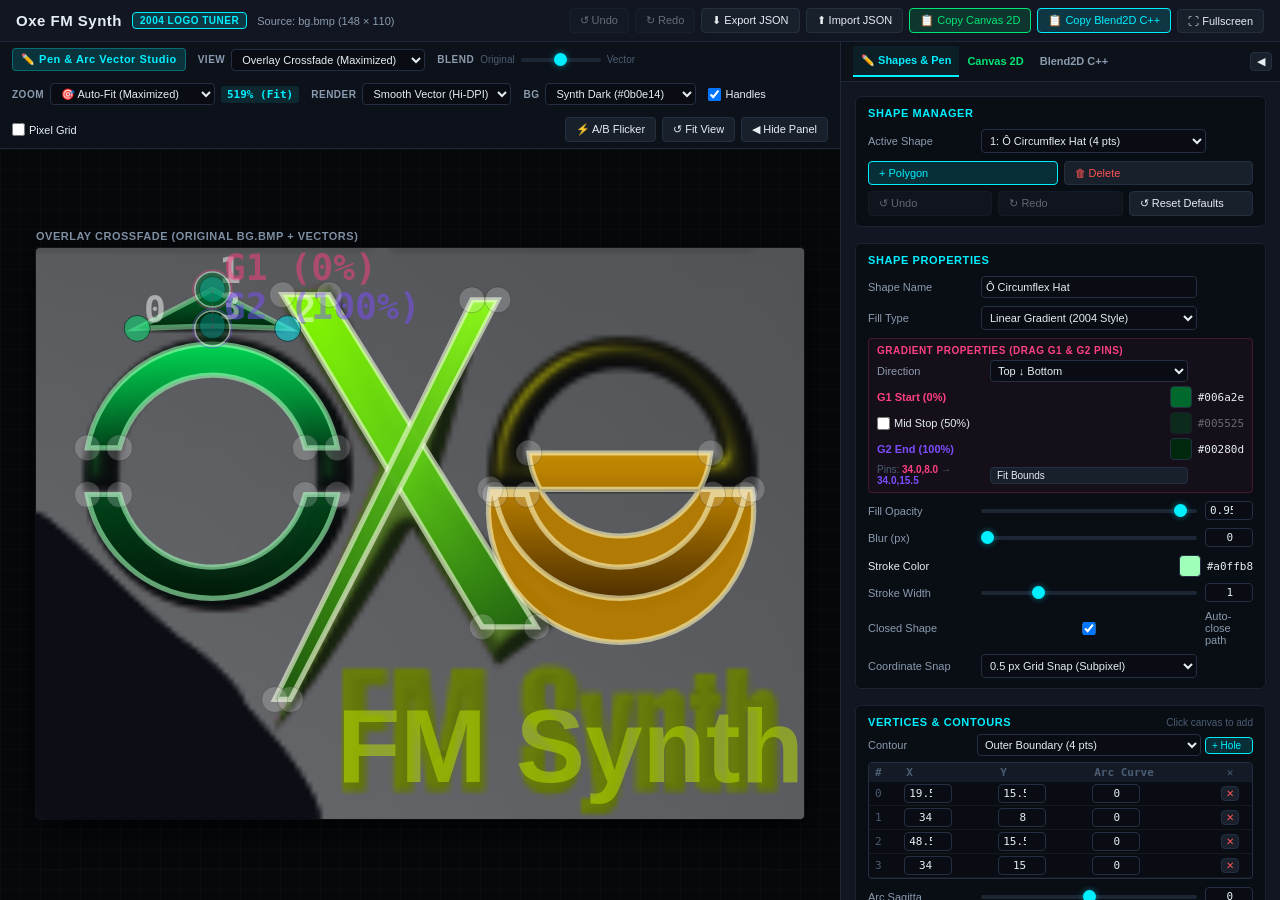
==== tools/logo_tuner.html @ 1fff18f4 "Modernize GUI with Blend2D vector graphics - Replace legacy bitmap skin system with high-resolution " ====
<!DOCTYPE html>
<html lang="en">
<head>
<meta charset="UTF-8">
<meta name="viewport" content="width=device-width, initial-scale=1.0">
<title>Oxe FM Synth - 2004 Logo Vector Tuner (bg.bmp)</title>
<style>
  :root {
    --bg-dark: #07090e;
    --card-bg: #111622;
    --card-border: #1e2838;
    --accent-cyan: #00f0ff;
    --accent-green: #00e676;
    --accent-lime: #76ff03;
    --accent-amber: #ffd600;
    --text-primary: #e6edf3;
    --text-muted: #8a9baf;
    --text-dim: #4b5d73;
    --input-bg: #090c12;
    --input-border: #243042;
  }

  * {
    box-sizing: border-box;
    margin: 0;
    padding: 0;
  }

  body {
    font-family: -apple-system, BlinkMacSystemFont, "Segoe UI", Roboto, "Helvetica Neue", Arial, sans-serif;
    background-color: var(--bg-dark);
    color: var(--text-primary);
    display: flex;
    flex-direction: column;
    height: 100vh;
    overflow: hidden;
    user-select: none;
  }

  /* Header */
  header {
    background: var(--card-bg);
    border-bottom: 1px solid var(--card-border);
    padding: 8px 16px;
    display: flex;
    align-items: center;
    justify-content: space-between;
    flex-shrink: 0;
    z-index: 10;
  }

  .header-title {
    display: flex;
    align-items: center;
    gap: 10px;
  }

  .badge {
    background: rgba(0, 240, 255, 0.15);
    border: 1px solid var(--accent-cyan);
    color: var(--accent-cyan);
    font-size: 10px;
    font-weight: 700;
    padding: 2px 7px;
    border-radius: 4px;
    letter-spacing: 0.5px;
  }

  h1 {
    font-size: 15px;
    font-weight: 600;
    letter-spacing: 0.5px;
  }

  .header-actions {
    display: flex;
    gap: 6px;
    align-items: center;
  }

  button.btn {
    background: #18202c;
    border: 1px solid var(--input-border);
    color: var(--text-primary);
    padding: 5px 10px;
    border-radius: 4px;
    font-size: 11px;
    font-weight: 500;
    cursor: pointer;
    transition: all 0.15s ease;
    display: inline-flex;
    align-items: center;
    gap: 5px;
  }

  button.btn:hover {
    background: #222d3e;
    border-color: var(--accent-cyan);
    color: #fff;
  }

  button.btn-primary {
    background: rgba(0, 240, 255, 0.15);
    border-color: var(--accent-cyan);
    color: var(--accent-cyan);
  }

  button.btn-primary:hover {
    background: rgba(0, 240, 255, 0.28);
    color: #fff;
  }

  button.btn-active {
    background: var(--accent-cyan);
    color: #000;
    border-color: var(--accent-cyan);
    font-weight: 700;
  }

  /* Main Workspace */
  .workspace {
    display: flex;
    flex: 1;
    min-height: 0;
    position: relative;
  }

  /* Center Viewport */
  .viewport-area {
    flex: 1;
    display: flex;
    flex-direction: column;
    min-width: 0;
    background: #06080c;
    overflow: hidden;
    position: relative;
  }

  .toolbar {
    background: #0d121a;
    border-bottom: 1px solid var(--card-border);
    padding: 6px 12px;
    display: flex;
    align-items: center;
    gap: 12px;
    font-size: 11px;
    flex-shrink: 0;
    flex-wrap: wrap;
    z-index: 5;
  }

  .tool-group {
    display: flex;
    align-items: center;
    gap: 6px;
  }

  .tool-label {
    color: var(--text-muted);
    font-size: 10px;
    font-weight: 700;
    text-transform: uppercase;
    letter-spacing: 0.5px;
  }

  select, input[type="text"], input[type="number"] {
    background: var(--input-bg);
    border: 1px solid var(--input-border);
    color: var(--text-primary);
    padding: 3px 6px;
    border-radius: 4px;
    font-size: 11px;
  }

  select:focus, input:focus {
    outline: none;
    border-color: var(--accent-cyan);
  }

  .zoom-indicator {
    font-family: monospace;
    font-size: 11px;
    color: var(--accent-cyan);
    font-weight: 700;
    padding: 2px 6px;
    background: rgba(0, 240, 255, 0.1);
    border-radius: 3px;
    min-width: 48px;
    text-align: center;
  }

  .btn-group {
    display: inline-flex;
    border-radius: 4px;
    overflow: hidden;
    border: 1px solid var(--input-border);
  }
  .btn-group .btn {
    border-radius: 0;
    margin: 0;
    border: none;
  }
  .btn-group .btn:not(:last-child) {
    border-right: 1px solid var(--input-border);
  }
  .btn-group .btn.btn-active {
    background: var(--accent-cyan);
    color: #000;
    font-weight: 700;
  }

  .vertex-row {
    cursor: pointer;
    transition: background 0.1s ease;
  }
  .vertex-row:hover {
    background: rgba(255, 255, 255, 0.05);
  }
  .vertex-row.active {
    background: rgba(0, 240, 255, 0.2) !important;
  }

  /* Maximized Canvas Stage */
  .canvas-stage {
    flex: 1;
    display: flex;
    flex-direction: column;
    align-items: center;
    justify-content: center;
    overflow: hidden;
    position: relative;
    padding: 12px;
  }

  .stage-background {
    position: absolute;
    top: 0;
    left: 0;
    right: 0;
    bottom: 0;
    background-size: 20px 20px;
    background-image: 
      linear-gradient(to right, rgba(255, 255, 255, 0.02) 1px, transparent 1px),
      linear-gradient(to bottom, rgba(255, 255, 255, 0.02) 1px, transparent 1px);
    pointer-events: none;
  }

  .canvas-container-wrap {
    display: flex;
    flex-direction: column;
    align-items: center;
    justify-content: center;
    transform-origin: center center;
    transition: transform 0.05s ease-out;
    max-width: 100%;
    max-height: 100%;
  }

  .canvas-labels {
    display: flex;
    justify-content: space-between;
    width: 100%;
    margin-bottom: 6px;
    font-size: 11px;
    font-weight: 700;
    color: var(--text-muted);
    letter-spacing: 0.5px;
  }

  .canvases-wrapper {
    display: flex;
    gap: 16px;
    align-items: center;
    justify-content: center;
  }

  .canvas-box {
    display: flex;
    flex-direction: column;
    align-items: center;
    position: relative;
  }

  canvas {
    border-radius: 4px;
    box-shadow: 0 8px 32px rgba(0,0,0,0.8), 0 0 0 1px rgba(255,255,255,0.08);
    cursor: crosshair;
  }

  /* Floating Control Trigger (when sidebar is collapsed) */
  .btn-open-sidebar {
    position: absolute;
    top: 12px;
    right: 12px;
    background: #182230;
    border: 1px solid var(--accent-cyan);
    color: var(--accent-cyan);
    padding: 6px 12px;
    border-radius: 4px;
    font-size: 11px;
    font-weight: 700;
    cursor: pointer;
    box-shadow: 0 4px 16px rgba(0,0,0,0.5);
    z-index: 20;
    display: none;
    align-items: center;
    gap: 6px;
  }

  .btn-open-sidebar:hover {
    background: rgba(0, 240, 255, 0.2);
    color: #fff;
  }

  /* Side Drawer: Controls */
  .sidebar {
    width: 440px;
    background: var(--card-bg);
    border-left: 1px solid var(--card-border);
    display: flex;
    flex-direction: column;
    flex-shrink: 0;
    overflow: hidden;
    transition: width 0.25s cubic-bezier(0.16, 1, 0.3, 1), transform 0.25s ease;
    z-index: 15;
  }

  .sidebar.collapsed {
    width: 0 !important;
    border-left: none;
  }

  .sidebar-header {
    display: flex;
    align-items: center;
    justify-content: space-between;
    background: #0d121a;
    border-bottom: 1px solid var(--card-border);
    padding: 4px 8px 4px 12px;
  }

  .tabs {
    display: flex;
    flex: 1;
  }

  .tab-btn {
    background: transparent;
    border: none;
    border-bottom: 2px solid transparent;
    color: var(--text-muted);
    padding: 8px 8px;
    font-size: 11px;
    font-weight: 600;
    cursor: pointer;
    text-align: center;
    transition: all 0.15s ease;
  }

  .tab-btn:hover {
    color: var(--text-primary);
  }

  .tab-btn.active {
    color: var(--accent-cyan);
    border-bottom-color: var(--accent-cyan);
    background: rgba(0, 240, 255, 0.05);
  }

  .panel-content {
    flex: 1;
    overflow-y: auto;
    padding: 14px;
    display: none;
  }

  .panel-content.active {
    display: block;
  }

  /* Parameter Controls */
  .control-section {
    margin-bottom: 16px;
    background: #090d14;
    border: 1px solid #1a2332;
    border-radius: 6px;
    padding: 10px 12px;
  }

  .section-title {
    font-size: 11px;
    font-weight: 700;
    text-transform: uppercase;
    letter-spacing: 0.6px;
    color: var(--accent-cyan);
    margin-bottom: 10px;
    display: flex;
    align-items: center;
    justify-content: space-between;
  }

  .control-row {
    display: grid;
    grid-template-columns: 105px 1fr 48px;
    align-items: center;
    gap: 8px;
    margin-bottom: 8px;
    font-size: 11px;
  }

  .control-row:last-child {
    margin-bottom: 0;
  }

  .control-row label {
    color: var(--text-muted);
  }

  input[type="range"] {
    -webkit-appearance: none;
    appearance: none;
    height: 4px;
    background: #1c2635;
    border-radius: 2px;
    outline: none;
  }

  input[type="range"]::-webkit-slider-thumb {
    -webkit-appearance: none;
    appearance: none;
    width: 13px;
    height: 13px;
    border-radius: 50%;
    background: var(--accent-cyan);
    cursor: pointer;
    box-shadow: 0 0 6px rgba(0, 240, 255, 0.5);
  }

  input[type="number"].num-input {
    width: 48px;
    padding: 2px 4px;
    text-align: right;
    font-size: 11px;
    font-family: monospace;
  }

  .color-row {
    display: flex;
    align-items: center;
    justify-content: space-between;
    margin-bottom: 6px;
    font-size: 11px;
  }

  .color-input-wrap {
    display: flex;
    align-items: center;
    gap: 6px;
  }

  input[type="color"] {
    -webkit-appearance: none;
    border: none;
    width: 22px;
    height: 22px;
    border-radius: 4px;
    cursor: pointer;
    background: transparent;
  }

  input[type="color"]::-webkit-color-swatch-wrapper {
    padding: 0;
  }

  input[type="color"]::-webkit-color-swatch {
    border: 1px solid var(--input-border);
    border-radius: 4px;
  }

  /* Code Panel */
  .code-panel {
    background: #05070a;
    border: 1px solid #161e2a;
    border-radius: 6px;
    padding: 10px;
    font-family: ui-monospace, SFMono-Regular, Menlo, Monaco, Consolas, monospace;
    font-size: 11px;
    line-height: 1.45;
    color: #a5d6ff;
    overflow-x: auto;
    white-space: pre;
    max-height: calc(100vh - 150px);
  }

  /* Toast Notification */
  .toast {
    position: fixed;
    bottom: 24px;
    right: 24px;
    background: #00e676;
    color: #000;
    font-weight: 700;
    font-size: 12px;
    padding: 8px 16px;
    border-radius: 4px;
    box-shadow: 0 4px 16px rgba(0, 230, 118, 0.4);
    opacity: 0;
    transform: translateY(10px);
    transition: all 0.25s ease;
    pointer-events: none;
    z-index: 1000;
  }

  .toast.show {
    opacity: 1;
    transform: translateY(0);
  }
</style>
</head>
<body>

<header>
  <div class="header-title">
    <h1>Oxe FM Synth</h1>
    <span class="badge">2004 LOGO TUNER</span>
    <span style="font-size: 11px; color: var(--text-muted); font-weight: 500;">Source: bg.bmp (148 × 110)</span>
  </div>
  <div class="header-actions">
    <button class="btn" id="btnUndo" title="Undo (Ctrl+Z)" style="opacity: 0.4; cursor: not-allowed;">↺ Undo</button>
    <button class="btn" id="btnRedo" title="Redo (Ctrl+Y / Ctrl+Shift+Z)" style="opacity: 0.4; cursor: not-allowed;">↻ Redo</button>
    <button class="btn" id="btnExportJSON">⬇ Export JSON</button>
    <button class="btn" id="btnImportJSON">⬆ Import JSON</button>
    <button class="btn btn-primary" id="btnCopyCanvas" style="background: rgba(0, 230, 118, 0.15); border-color: var(--accent-green); color: var(--accent-green);">📋 Copy Canvas 2D</button>
    <button class="btn btn-primary" id="btnCopyCPP">📋 Copy Blend2D C++</button>
    <button class="btn" id="btnFullscreen" title="Toggle Fullscreen">⛶ Fullscreen</button>
  </div>
</header>

<div class="workspace">
  <!-- Viewport Area -->
  <div class="viewport-area">
    <div class="toolbar">
      <div class="tool-group">
        <span class="badge" style="background: rgba(0, 240, 255, 0.15); color: var(--accent-cyan); border: 1px solid rgba(0, 240, 255, 0.3); font-size: 11px; padding: 4px 8px; font-weight: 700;">✏️ Pen & Arc Vector Studio</span>
      </div>

      <div class="tool-group">
        <span class="tool-label">View</span>
        <select id="selViewMode">
          <option value="overlay" selected>Overlay Crossfade (Maximized)</option>
          <option value="sideBySide">Side-by-Side (Original vs Vector)</option>
          <option value="difference">Difference Map (Match = Black)</option>
          <option value="synthPreview">Modern Synth GUI Context</option>
          <option value="vectorOnly">Vector Only</option>
        </select>
      </div>

      <div class="tool-group" id="groupOverlaySlider" style="display: flex;">
        <span class="tool-label">Blend</span>
        <span style="font-size: 10px; color: var(--text-dim);">Original</span>
        <input type="range" id="rngOverlayOpacity" min="0" max="100" value="50" style="width: 80px;">
        <span style="font-size: 10px; color: var(--text-dim);">Vector</span>
      </div>

      <div class="tool-group">
        <span class="tool-label">Zoom</span>
        <select id="selZoom">
          <option value="fit" selected>🎯 Auto-Fit (Maximized)</option>
          <option value="1">1x (100% Native 148×110)</option>
          <option value="2">2x (200%)</option>
          <option value="3">3x (300%)</option>
          <option value="4">4x (400%)</option>
          <option value="6">6x (600%)</option>
          <option value="8">8x (800%)</option>
          <option value="10">10x (1000%)</option>
          <option value="12">12x (1200%)</option>
        </select>
        <span class="zoom-indicator" id="zoomDisplay">Fit</span>
      </div>

      <div class="tool-group">
        <span class="tool-label">Render</span>
        <select id="selRenderMode">
          <option value="crisp" selected>Smooth Vector (Hi-DPI)</option>
          <option value="pixelated">Pixelated (1:1 Grid)</option>
        </select>
      </div>

      <div class="tool-group">
        <span class="tool-label">BG</span>
        <select id="selBg">
          <option value="dark">Synth Dark (#0b0e14)</option>
          <option value="gray">Original Gray (#9c9c9c)</option>
          <option value="black">Pitch Black (#000000)</option>
          <option value="white">Pure White (#ffffff)</option>
        </select>
      </div>

      <div class="tool-group">
        <label style="display: flex; align-items: center; gap: 4px; font-size: 11px; cursor: pointer;">
          <input type="checkbox" id="chkHandles" checked>
          <span>Handles</span>
        </label>
      </div>

      <div class="tool-group">
        <label style="display: flex; align-items: center; gap: 4px; font-size: 11px; cursor: pointer;">
          <input type="checkbox" id="chkGrid">
          <span>Pixel Grid</span>
        </label>
      </div>

      <div class="tool-group" style="margin-left: auto;">
        <button class="btn" id="btnToggleFlicker" title="Toggle rapid A/B flicker">⚡ A/B Flicker</button>
        <button class="btn" id="btnResetView" title="Reset view center and fit">↺ Fit View</button>
        <button class="btn" id="btnToggleSidebar" title="Toggle sidebar panel">◀ Hide Panel</button>
      </div>
    </div>

    <!-- Maximized Canvas Stage -->
    <div class="canvas-stage" id="canvasStage">
      <div class="stage-background"></div>

      <!-- Floating reopen button when sidebar is collapsed -->
      <button class="btn-open-sidebar" id="btnOpenSidebar">⚙ Show Controls</button>

      <div class="canvas-container-wrap" id="canvasContainerWrap">
        <div class="canvas-labels" id="canvasLabels">
          <span id="lblLeft" style="display: none;">ORIGINAL BG.BMP (148×110)</span>
          <span id="lblRight">PROCEDURAL BLEND2D VECTOR</span>
        </div>
        <div class="canvases-wrapper" id="canvasesWrapper">
          <div class="canvas-box" id="boxLeft" style="display: none;">
            <canvas id="canvasLeft" width="148" height="110"></canvas>
          </div>
          <div class="canvas-box" id="boxRight">
            <canvas id="canvasRight" width="148" height="110"></canvas>
          </div>
        </div>
      </div>
    </div>
  </div>

  <!-- Sidebar Tuning Panels -->
  <div class="sidebar" id="sidebar">
    <div class="sidebar-header">
      <div class="tabs">
        <button class="tab-btn active" data-tab="tabPen" id="tabBtnPen" style="color: var(--accent-cyan); font-weight: 700;">✏️ Shapes & Pen</button>
        <button class="tab-btn" data-tab="tabCanvasCode" style="color: var(--accent-green); font-weight: 700;">Canvas 2D</button>
        <button class="tab-btn" data-tab="tabCode">Blend2D C++</button>
      </div>
      <button class="btn" id="btnCloseSidebar" style="padding: 2px 6px;" title="Collapse controls">◀</button>
    </div>

    <!-- Tab Shapes & Pen (Interactive Polygon & Arc Studio) -->
    <div class="panel-content active" id="tabPen">
      <div class="control-section">
        <div class="section-title">Shape Manager</div>
        <div class="control-row">
          <label>Active Shape</label>
          <select id="selActivePolygon" style="flex: 1; padding: 4px; background: var(--input-bg); color: var(--text-primary); border: 1px solid var(--input-border); border-radius: 4px; font-size: 11px;">
            <!-- Populated dynamically -->
          </select>
        </div>
        <div style="display: flex; gap: 6px; margin-top: 8px;">
          <button class="btn btn-primary" id="btnNewPolygon" style="flex: 1;">+ Polygon</button>
          <button class="btn" id="btnDeletePolygon" style="flex: 1; color: #ff5252;">🗑 Delete</button>
        </div>
        <div style="display: flex; gap: 6px; margin-top: 6px;">
          <button class="btn" id="btnUndoInside" style="flex: 1; opacity: 0.4; cursor: not-allowed;">↺ Undo</button>
          <button class="btn" id="btnRedoInside" style="flex: 1; opacity: 0.4; cursor: not-allowed;">↻ Redo</button>
          <button class="btn" id="btnResetToCalibrated" style="flex: 1;">↺ Reset Defaults</button>
        </div>
      </div>

      <div class="control-section">
        <div class="section-title">Shape Properties</div>

        <div class="control-row">
          <label>Shape Name</label>
          <input type="text" id="txtPolyName" style="flex: 1; padding: 4px; background: var(--input-bg); color: var(--text-primary); border: 1px solid var(--input-border); border-radius: 4px; font-size: 11px;">
        </div>
        <div class="control-row">
          <label>Fill Type</label>
          <select id="selPolyFillType" style="flex: 1; padding: 4px; background: var(--input-bg); color: var(--text-primary); border: 1px solid var(--input-border); border-radius: 4px; font-size: 11px;">
            <option value="linearGradient" selected>Linear Gradient (2004 Style)</option>
            <option value="solid">Solid Color</option>
          </select>
        </div>
        <div class="color-row" id="rowSolidColor" style="display: none;">
          <label>Solid Fill Color</label>
          <div class="color-input-wrap">
            <input type="color" id="polyColor" value="#00aa48">
            <span id="polyColor_hex" style="font-family: monospace; font-size: 11px;">#00aa48</span>
          </div>
        </div>
        <div id="sectionGradient" style="background: rgba(255, 64, 129, 0.05); border: 1px solid rgba(255, 64, 129, 0.2); border-radius: 4px; padding: 6px 8px; margin: 6px 0 8px 0;">
          <div style="font-size: 10px; font-weight: 700; color: #ff4081; text-transform: uppercase; margin-bottom: 4px; letter-spacing: 0.5px;">Gradient Properties (Drag G1 &amp; G2 Pins)</div>
          <div class="control-row" style="margin-bottom: 4px;">
            <label>Direction</label>
            <select id="selGradDirection" style="flex: 1; padding: 3px; background: var(--input-bg); color: var(--text-primary); border: 1px solid var(--input-border); border-radius: 4px; font-size: 11px;">
              <option value="topDown" selected>Top &darr; Bottom</option>
              <option value="bottomUp">Bottom &uarr; Top</option>
              <option value="leftRight">Left &rarr; Right</option>
              <option value="rightLeft">Right &larr; Left</option>
              <option value="diagTLBR">Diagonal &searr; (TL &rarr; BR)</option>
              <option value="diagBLTR">Diagonal &nearr; (BL &rarr; TR)</option>
              <option value="custom">Custom (Drag Pins G1/G2)</option>
            </select>
          </div>
          <div class="color-row" style="margin-bottom: 4px;">
            <label style="color: #ff4081; font-weight: 600;">G1 Start (0%)</label>
            <div class="color-input-wrap">
              <input type="color" id="polyGradColor1" value="#00dd55">
              <span id="polyGradColor1_hex" style="font-family: monospace; font-size: 11px;">#00dd55</span>
            </div>
          </div>
          <div class="color-row" style="margin-bottom: 4px; align-items: center;">
            <label style="display: flex; align-items: center; gap: 4px; cursor: pointer;">
              <input type="checkbox" id="chkGradUseMid" style="margin: 0;">
              <span>Mid Stop (50%)</span>
            </label>
            <div class="color-input-wrap" id="wrapGradColorMid" style="opacity: 0.4; pointer-events: none;">
              <input type="color" id="polyGradColorMid" value="#00993a">
              <span id="polyGradColorMid_hex" style="font-family: monospace; font-size: 11px;">#00993a</span>
            </div>
          </div>
          <div class="color-row" style="margin-bottom: 4px;">
            <label style="color: #7c4dff; font-weight: 600;">G2 End (100%)</label>
            <div class="color-input-wrap">
              <input type="color" id="polyGradColor2" value="#00451a">
              <span id="polyGradColor2_hex" style="font-family: monospace; font-size: 11px;">#00451a</span>
            </div>
          </div>
          <div class="control-row" style="margin-top: 4px; font-size: 10px; color: var(--text-dim); justify-content: space-between; align-items: center;">
            <span>Pins: <strong id="lblGradG1" style="color: #ff4081;">0,0</strong> &rarr; <strong id="lblGradG2" style="color: #7c4dff;">0,0</strong></span>
            <button class="btn" id="btnFitGradToShape" style="padding: 2px 6px; font-size: 10px;">Fit Bounds</button>
          </div>
        </div>
        <div class="control-row">
          <label>Fill Opacity</label>
          <input type="range" id="rngPolyAlpha" min="0" max="1" step="0.05" value="0.95">
          <input type="number" id="numPolyAlpha" class="num-input" step="0.05" value="0.95">
        </div>
        <div class="control-row">
          <label>Blur (px)</label>
          <input type="range" id="rngPolyBlur" min="0" max="25" step="0.5" value="0">
          <input type="number" id="numPolyBlur" class="num-input" min="0" max="50" step="0.5" value="0">
        </div>
        <div class="color-row">
          <label>Stroke Color</label>
          <div class="color-input-wrap">
            <input type="color" id="polyStrokeColor" value="#00f0ff">
            <span id="polyStrokeColor_hex" style="font-family: monospace; font-size: 11px;">#00f0ff</span>
          </div>
        </div>
        <div class="control-row">
          <label>Stroke Width</label>
          <input type="range" id="rngPolyStrokeWidth" min="0" max="4" step="0.5" value="1.0">
          <input type="number" id="numPolyStrokeWidth" class="num-input" step="0.5" value="1.0">
        </div>
        <div class="control-row" id="rowPolyClosed">
          <label>Closed Shape</label>
          <input type="checkbox" id="chkPolyClosed" checked style="margin-left: 0;">
          <span style="font-size: 11px; color: var(--text-muted);">Auto-close path</span>
        </div>
        <div class="control-row">
          <label>Coordinate Snap</label>
          <select id="selPolySnap" style="flex: 1; padding: 4px; background: var(--input-bg); color: var(--text-primary); border: 1px solid var(--input-border); border-radius: 4px; font-size: 11px;">
            <option value="0.5" selected>0.5 px Grid Snap (Subpixel)</option>
            <option value="1.0">1.0 px Full Pixel Snap</option>
            <option value="0">None (Free Floating-Point)</option>
          </select>
        </div>
      </div>

      <!-- Geometry Panel for Regular Polygons & Holes -->
      <div class="control-section" id="panelPolygon">
        <div style="display: flex; justify-content: space-between; align-items: center;">
          <div class="section-title" style="margin-bottom: 0;">Vertices &amp; Contours</div>
          <span style="font-size: 10px; color: var(--text-dim);">Click canvas to add</span>
        </div>
        <div class="control-row" style="margin-top: 6px; margin-bottom: 4px; gap: 4px;">
          <label style="width: 50px;">Contour</label>
          <select id="selActiveContour" style="flex: 1; padding: 3px; background: var(--input-bg); color: var(--text-primary); border: 1px solid var(--input-border); border-radius: 4px; font-size: 11px;">
            <option value="outer">Outer Boundary</option>
          </select>
          <button class="btn btn-primary" id="btnAddHole" style="padding: 2px 6px; font-size: 10px;" title="Add a hollow inner boundary / hole">+ Hole</button>
          <button class="btn" id="btnDeleteHole" style="padding: 2px 6px; font-size: 10px; color: #ff5252; display: none;" title="Delete current hole">✕</button>
        </div>
        <div style="background: #090c12; border: 1px solid var(--input-border); border-radius: 4px; max-height: 160px; overflow-y: auto; margin-top: 6px;">
          <table style="width: 100%; border-collapse: collapse; font-size: 11px; font-family: monospace;">
            <thead>
              <tr style="background: #141b26; color: var(--text-dim); text-align: left;">
                <th style="padding: 3px 6px;">#</th>
                <th style="padding: 3px 6px;">X</th>
                <th style="padding: 3px 6px;">Y</th>
                <th style="padding: 3px 6px;" title="Arc curvature / sagitta height to next point">Arc Curve</th>
                <th style="padding: 3px 6px; text-align: center;">✕</th>
              </tr>
            </thead>
            <tbody id="tblVerticesBody">
              <!-- Populated dynamically via JS -->
            </tbody>
          </table>
        </div>
        <div class="control-row" style="margin-top: 8px;" id="rowVertexCurve">
          <label title="Bend the segment after the selected vertex into a circular arc">Arc Sagitta</label>
          <input type="range" id="rngVertexCurve" min="-25" max="25" step="0.5" value="0">
          <input type="number" id="numVertexCurve" class="num-input" min="-50" max="50" step="0.5" value="0">
        </div>
        <div style="display: flex; gap: 6px; margin-top: 8px;">
          <button class="btn" id="btnClearPoints" style="flex: 1;">Clear Points</button>
        </div>
      </div>

      <div style="background: rgba(0, 240, 255, 0.05); border: 1px solid rgba(0, 240, 255, 0.2); border-radius: 4px; padding: 8px; margin-top: 10px; font-size: 11px; color: var(--text-muted); line-height: 1.4;">
        <strong style="color: var(--accent-cyan);">💡 Polygon & Curve Shortcuts:</strong><br>
        • <strong>Add Points:</strong> Click empty canvas to add vertices to active shape<br>
        • <strong>Move Vertices:</strong> Drag any vertex handle to reposition (snaps to grid)<br>
        • <strong>Bend Segments:</strong> Drag orange diamond apex handle or use Arc Sagitta to bend into true circular arcs<br>
        • <strong>Close Shape:</strong> Click green first vertex or toggle Closed Shape checkbox<br>
        • <strong>Delete Vertex:</strong> Alt/Option + Click or Delete/Backspace key<br>
        • <strong>Undo / Redo:</strong> Ctrl/Cmd + Z to Undo, Ctrl/Cmd + Y (or Shift+Cmd+Z) to Redo any action<br>
        • <strong>Blur:</strong> Use Blur slider for ambient glows and soft shadows
      </div>
    </div>

    <!-- Tab HTML5 Canvas 2D Code -->
    <div class="panel-content" id="tabCanvasCode">
      <div style="margin-bottom: 10px; display: flex; justify-content: space-between; align-items: center;">
        <span style="font-size: 11px; color: var(--text-muted); font-weight: 700;">HTML5 CANVAS 2D API CODE</span>
        <button class="btn btn-primary" id="btnCopyCanvasInside" style="padding: 3px 8px; font-size: 11px; background: rgba(0, 230, 118, 0.15); border-color: var(--accent-green); color: var(--accent-green);">📋 Copy</button>
      </div>
      <div class="code-panel" id="canvasCodeOutput">// HTML5 Canvas 2D Code will be generated here...</div>
    </div>

    <!-- Tab C++ Code -->
    <div class="panel-content" id="tabCode">
      <div style="margin-bottom: 10px; display: flex; justify-content: space-between; align-items: center; gap: 8px;">
        <div style="display: flex; align-items: center; gap: 6px;">
          <span style="font-size: 11px; color: var(--text-muted); font-weight: 700;">BLEND2D C++ CODE</span>
        </div>
        <button class="btn btn-primary" id="btnCopyCPPInside" style="padding: 3px 8px; font-size: 11px;">📋 Copy</button>
      </div>
      <div class="code-panel" id="codeOutput">// Code will be generated here...</div>
    </div>
  </div>
</div>

<div class="toast" id="toast">Copied to Clipboard!</div>

<!-- Hidden file input for JSON import -->
<input type="file" id="fileInputJSON" accept=".json" style="display: none;">

<script>
// Embedded original user bitmap data URI (148 x 110)
const ORIG_B64 = "[data-uri]";
const origImg = new Image();
origImg.src = ORIG_B64;

// Helper to generate ring polygon vertices (subpixel 0.5 rounded)
function generateRingPoints(cx, cy, rOut, rIn, halfGap, upper, steps = 10) {
  if (halfGap >= rIn) halfGap = rIn - 0.5;
  const sinOut = halfGap / rOut;
  const aOut = Math.asin(sinOut);
  const sinIn = halfGap / rIn;
  const aIn = Math.asin(sinIn);
  const points = [];

  if (upper) {
    const aStart = Math.PI + aOut;
    const aEnd = 2 * Math.PI - aOut;
    for (let i = 0; i <= steps; i++) {
      const theta = aStart + (aEnd - aStart) * (i / steps);
      points.push({
        x: Math.round((cx + rOut * Math.cos(theta)) * 2) / 2,
        y: Math.round((cy + rOut * Math.sin(theta)) * 2) / 2
      });
    }
    const iStart = 2 * Math.PI - aIn;
    const iEnd = Math.PI + aIn;
    for (let i = 0; i <= steps; i++) {
      const theta = iStart + (iEnd - iStart) * (i / steps);
      points.push({
        x: Math.round((cx + rIn * Math.cos(theta)) * 2) / 2,
        y: Math.round((cy + rIn * Math.sin(theta)) * 2) / 2
      });
    }
  } else {
    const aStart = aOut;
    const aEnd = Math.PI - aOut;
    for (let i = 0; i <= steps; i++) {
      const theta = aStart + (aEnd - aStart) * (i / steps);
      points.push({
        x: Math.round((cx + rOut * Math.cos(theta)) * 2) / 2,
        y: Math.round((cy + rOut * Math.sin(theta)) * 2) / 2
      });
    }
    const iStart = Math.PI - aIn;
    const iEnd = aIn;
    for (let i = 0; i <= steps; i++) {
      const theta = iStart + (iEnd - iStart) * (i / steps);
      points.push({
        x: Math.round((cx + rIn * Math.cos(theta)) * 2) / 2,
        y: Math.round((cy + rIn * Math.sin(theta)) * 2) / 2
      });
    }
  }
  return points;
}

// Compute exact circular arc between p1 and p2 with a given sagitta / curve bulge
function getArcForSegment(p1, p2, curve) {
  if (!curve || Math.abs(curve) < 0.05) return null;
  const dx = p2.x - p1.x;
  const dy = p2.y - p1.y;
  const len = Math.hypot(dx, dy);
  if (len < 0.1) return null;

  // Normal vector pointing left relative to p1 -> p2
  const nx = -dy / len;
  const ny = dx / len;

  // Midpoint apex
  const mx = (p1.x + p2.x) / 2 + nx * curve;
  const my = (p1.y + p2.y) / 2 + ny * curve;

  // Unique circle through p1, (mx, my), p2
  const D = 2 * (p1.x * (my - p2.y) + mx * (p2.y - p1.y) + p2.x * (p1.y - my));
  if (Math.abs(D) < 1e-5) return null;

  const x1sq = p1.x * p1.x + p1.y * p1.y;
  const x2sq = mx * mx + my * my;
  const x3sq = p2.x * p2.x + p2.y * p2.y;

  const cx = (x1sq * (my - p2.y) + x2sq * (p2.y - p1.y) + x3sq * (p1.y - my)) / D;
  const cy = (x1sq * (p2.x - mx) + x2sq * (p1.x - p2.x) + x3sq * (mx - p1.x)) / D;
  const r = Math.hypot(p1.x - cx, p1.y - cy);

  const a1 = Math.atan2(p1.y - cy, p1.x - cx);
  const a3 = Math.atan2(p2.y - cy, p2.x - cx);

  const cross = (mx - p1.x) * (p2.y - p1.y) - (my - p1.y) * (p2.x - p1.x);
  const anticlockwise = (cross < 0);

  let sweep = a3 - a1;
  if (anticlockwise) {
    while (sweep > 0) sweep -= 2 * Math.PI;
  } else {
    while (sweep < 0) sweep += 2 * Math.PI;
  }

  return { cx, cy, r, startAngle: a1, endAngle: a3, anticlockwise, sweep, apex: { x: mx, y: my } };
}

// Calibrated 2004 default shapes (Pure Polygons with Curved Segments)
function computePolygonBounds(poly) {
  if (!poly.points || poly.points.length === 0) {
    return { minX: 0, maxX: 148, minY: 0, maxY: 110, midX: 74, midY: 55 };
  }
  let minX = Infinity, maxX = -Infinity, minY = Infinity, maxY = -Infinity;
  poly.points.forEach(pt => {
    if (pt.x < minX) minX = pt.x;
    if (pt.x > maxX) maxX = pt.x;
    if (pt.y < minY) minY = pt.y;
    if (pt.y > maxY) maxY = pt.y;
  });
  return {
    minX, maxX, minY, maxY,
    midX: (minX + maxX) / 2,
    midY: (minY + maxY) / 2
  };
}

function applyGradDirectionPreset(preset, poly) {
  const b = computePolygonBounds(poly);
  if (preset === 'topDown') {
    poly.gradStart = { x: snapCoord(b.midX), y: snapCoord(b.minY) };
    poly.gradEnd   = { x: snapCoord(b.midX), y: snapCoord(b.maxY) };
  } else if (preset === 'bottomUp') {
    poly.gradStart = { x: snapCoord(b.midX), y: snapCoord(b.maxY) };
    poly.gradEnd   = { x: snapCoord(b.midX), y: snapCoord(b.minY) };
  } else if (preset === 'leftRight') {
    poly.gradStart = { x: snapCoord(b.minX), y: snapCoord(b.midY) };
    poly.gradEnd   = { x: snapCoord(b.maxX), y: snapCoord(b.midY) };
  } else if (preset === 'rightLeft') {
    poly.gradStart = { x: snapCoord(b.maxX), y: snapCoord(b.midY) };
    poly.gradEnd   = { x: snapCoord(b.minX), y: snapCoord(b.midY) };
  } else if (preset === 'diagTLBR') {
    poly.gradStart = { x: snapCoord(b.minX), y: snapCoord(b.minY) };
    poly.gradEnd   = { x: snapCoord(b.maxX), y: snapCoord(b.maxY) };
  } else if (preset === 'diagBLTR') {
    poly.gradStart = { x: snapCoord(b.minX), y: snapCoord(b.maxY) };
    poly.gradEnd   = { x: snapCoord(b.maxX), y: snapCoord(b.minY) };
  }
}

function detectGradDirectionPreset(poly) {
  if (!poly.gradStart || !poly.gradEnd) return 'custom';
  const b = computePolygonBounds(poly);
  const eps = 1.0;
  function match(s, e) {
    return Math.abs(poly.gradStart.x - s.x) < eps && Math.abs(poly.gradStart.y - s.y) < eps &&
           Math.abs(poly.gradEnd.x - e.x) < eps && Math.abs(poly.gradEnd.y - e.y) < eps;
  }
  if (match({x: b.midX, y: b.minY}, {x: b.midX, y: b.maxY})) return 'topDown';
  if (match({x: b.midX, y: b.maxY}, {x: b.midX, y: b.minY})) return 'bottomUp';
  if (match({x: b.minX, y: b.midY}, {x: b.maxX, y: b.midY})) return 'leftRight';
  if (match({x: b.maxX, y: b.midY}, {x: b.minX, y: b.midY})) return 'rightLeft';
  if (match({x: b.minX, y: b.minY}, {x: b.maxX, y: b.maxY})) return 'diagTLBR';
  if (match({x: b.minX, y: b.maxY}, {x: b.maxX, y: b.minY})) return 'diagBLTR';
  return 'custom';
}

function normalizePolygon(poly) {
  if (!poly) return poly;
  if (!poly.fillType) poly.fillType = 'linearGradient';
  if (!poly.gradColor1) poly.gradColor1 = poly.color || '#00aa48';
  if (!poly.gradColor2) poly.gradColor2 = '#00220a';
  if (poly.gradUseMid === undefined) poly.gradUseMid = false;
  if (!poly.gradColorMid) poly.gradColorMid = '#005525';
  if (!poly.gradStart || !poly.gradEnd) {
    const b = computePolygonBounds(poly);
    poly.gradStart = { x: snapCoord(b.midX), y: snapCoord(b.minY) };
    poly.gradEnd = { x: snapCoord(b.midX), y: snapCoord(b.maxY) };
  }
  return poly;
}

function getDefaultPolygons() {
  return [
    {
      name: "Ô Circumflex Hat",
      fillType: "linearGradient",
      color: "#005525",
      gradColor1: "#006a2e",
      gradColor2: "#00280d",
      gradUseMid: false,
      gradColorMid: "#005525",
      gradStart: { x: 34.0, y: 8.0 },
      gradEnd: { x: 34.0, y: 15.5 },
      alpha: 0.95,
      strokeColor: "#a0ffb8",
      strokeWidth: 1.0,
      blur: 0,
      closed: true,
      points: [
        { x: 19.5, y: 15.5, curve: 0 },
        { x: 34.0, y: 8.0, curve: 0 },
        { x: 48.5, y: 15.5, curve: 0 },
        { x: 34.0, y: 15.0, curve: 0 }
      ]
    },
    {
      name: "Ô Upper Ring",
      fillType: "linearGradient",
      color: "#00aa48",
      gradColor1: "#00dd55",
      gradColor2: "#00451a",
      gradUseMid: true,
      gradColorMid: "#00993a",
      gradStart: { x: 34.0, y: 18.5 },
      gradEnd: { x: 34.0, y: 38.5 },
      alpha: 0.95,
      strokeColor: "#a0ffb8",
      strokeWidth: 1.0,
      blur: 0,
      closed: true,
      points: [
        { x: 9.9, y: 38.5, curve: -20.0 }, // Outer arc over top
        { x: 58.1, y: 38.5, curve: 0 },    // Right cut
        { x: 51.9, y: 38.5, curve: 14.0 },  // Inner arc over top
        { x: 16.1, y: 38.5, curve: 0 }     // Left cut
      ]
    },
    {
      name: "Ô Lower Ring",
      fillType: "linearGradient",
      color: "#004a20",
      gradColor1: "#00451a",
      gradColor2: "#001a08",
      gradUseMid: false,
      gradColorMid: "#002a10",
      gradStart: { x: 34.0, y: 47.5 },
      gradEnd: { x: 34.0, y: 67.5 },
      alpha: 0.95,
      strokeColor: "#a0ffb8",
      strokeWidth: 1.0,
      blur: 0,
      closed: true,
      points: [
        { x: 58.1, y: 47.5, curve: -20.0 }, // Outer arc under bottom
        { x: 9.9, y: 47.5, curve: 0 },      // Left cut
        { x: 16.1, y: 47.5, curve: 14.0 },  // Inner arc under bottom
        { x: 51.9, y: 47.5, curve: 0 }      // Right cut
      ]
    },
    {
      name: "X Front Limb (TL -> BR)",
      fillType: "linearGradient",
      color: "#a8ff3e",
      gradColor1: "#88ff00",
      gradColor2: "#226810",
      gradUseMid: true,
      gradColorMid: "#5fd014",
      gradStart: { x: 52.0, y: 9.0 },
      gradEnd: { x: 91.5, y: 73.0 },
      alpha: 0.95,
      strokeColor: "#f4ffe0",
      strokeWidth: 1.0,
      blur: 0,
      closed: true,
      points: [
        { x: 47.5, y: 9.0, curve: 0 },
        { x: 56.5, y: 9.0, curve: 0 },
        { x: 96.5, y: 73.0, curve: 0 },
        { x: 86.0, y: 73.0, curve: 0 }
      ]
    },
    {
      name: "X Back Limb Blade (BL -> TR)",
      fillType: "linearGradient",
      color: "#76d610",
      gradColor1: "#1c560c",
      gradColor2: "#8eff18",
      gradUseMid: true,
      gradColorMid: "#48aa12",
      gradStart: { x: 47.5, y: 87.0 },
      gradEnd: { x: 86.5, y: 10.0 },
      alpha: 0.95,
      strokeColor: "#f4ffe0",
      strokeWidth: 1.0,
      blur: 0,
      closed: true,
      points: [
        { x: 46.0, y: 87.0, curve: 0 },
        { x: 84.0, y: 10.0, curve: 0 },
        { x: 89.0, y: 10.0, curve: 0 },
        { x: 49.0, y: 87.0, curve: 0 }
      ]
    },
    {
      name: "e Upper Loop & Bar",
      fillType: "linearGradient",
      color: "#ffd600",
      gradColor1: "#ffee44",
      gradColor2: "#b57c00",
      gradUseMid: true,
      gradColorMid: "#e6a800",
      gradStart: { x: 112.5, y: 17.0 },
      gradEnd: { x: 112.5, y: 46.5 },
      alpha: 0.95,
      strokeColor: "#fff9c4",
      strokeWidth: 1.0,
      blur: 0,
      closed: true,
      points: [
        { x: 87.5, y: 46.5, curve: 29.5 }, // Outer arch over top
        { x: 138.0, y: 46.5, curve: 0 }     // Bottom flat edge of crossbar
      ],
      holes: [
        [
          { x: 95.0, y: 39.5, curve: 16.0 }, // Inner hole arch over top
          { x: 130.0, y: 39.5, curve: 0 }    // Inner hole flat bottom edge
        ]
      ]
    },
    {
      name: "e Lower Ring",
      fillType: "linearGradient",
      color: "#c69200",
      gradColor1: "#b57c00",
      gradColor2: "#4a2c00",
      gradUseMid: false,
      gradColorMid: "#7a5000",
      gradStart: { x: 112.5, y: 47.5 },
      gradEnd: { x: 112.5, y: 67.5 },
      alpha: 0.95,
      strokeColor: "#fff9c4",
      strokeWidth: 1.0,
      blur: 0,
      closed: true,
      points: [
        { x: 136.6, y: 47.5, curve: -20.0 }, // Outer arc under bottom
        { x: 88.4, y: 47.5, curve: 0 },      // Left cut
        { x: 94.6, y: 47.5, curve: 14.0 },   // Inner arc under bottom
        { x: 130.4, y: 47.5, curve: 0 }      // Right cut
      ]
    }
  ];
}

function savePenPolygons() {
  try {
    localStorage.setItem('oxe_tracer_polygons_v5', JSON.stringify(polygons));
  } catch (e) {}
}

function loadPenPolygons() {
  try {
    const saved = localStorage.getItem('oxe_tracer_polygons_v5');
    if (saved) {
      const parsed = JSON.parse(saved);
      if (Array.isArray(parsed) && parsed.length > 0) {
        return parsed.map(normalizePolygon);
      }
    }
  } catch (e) {}
  return getDefaultPolygons();
}

let polygons = loadPenPolygons();
let activePolyIndex = 0;
let activeContourType = 'outer'; // 'outer' or 'hole_0', 'hole_1', ...
let selectedPointIndex = null;
let draggingPenPoint = null; // { polyIdx, contourType, pointIdx }
let draggingCurveApex = null; // { contourType, pointIdx, p1, p2, len, nx, ny }
let draggingGradHandle = null; // { handle: 'start' | 'end' }
let dragActionStartState = null; // Snapshot taken at mousedown for undo

function getPolyContourPoints(poly, contourType = activeContourType) {
  if (!poly) return [];
  if (contourType === 'outer' || !poly.holes) return poly.points || [];
  const holeIdx = parseInt(contourType.replace('hole_', ''), 10);
  if (poly.holes[holeIdx]) return poly.holes[holeIdx];
  return poly.points || [];
}

// Full Undo / Redo Action History
const MAX_HISTORY = 60;
let undoStack = [];
let redoStack = [];

function recordState() {
  return JSON.stringify({
    polygons: polygons,
    activePolyIndex: activePolyIndex,
    activeContourType: activeContourType,
    selectedPointIndex: selectedPointIndex
  });
}

function pushAction() {
  const state = recordState();
  if (undoStack.length > 0 && undoStack[undoStack.length - 1] === state) return;
  undoStack.push(state);
  if (undoStack.length > MAX_HISTORY) undoStack.shift();
  redoStack = [];
  updateUndoRedoUI();
}

function undo() {
  if (undoStack.length === 0) return;
  redoStack.push(recordState());
  const prev = JSON.parse(undoStack.pop());
  polygons = prev.polygons;
  activePolyIndex = Math.min(prev.activePolyIndex, polygons.length - 1);
  selectedPointIndex = prev.selectedPointIndex;
  syncPolyUI();
  render();
  updateCode();
  updateCanvasCode();
  savePenPolygons();
  updateUndoRedoUI();
  showToast("Undo");
}

function redo() {
  if (redoStack.length === 0) return;
  undoStack.push(recordState());
  const next = JSON.parse(redoStack.pop());
  polygons = next.polygons;
  activePolyIndex = Math.min(next.activePolyIndex, polygons.length - 1);
  selectedPointIndex = next.selectedPointIndex;
  syncPolyUI();
  render();
  updateCode();
  updateCanvasCode();
  savePenPolygons();
  updateUndoRedoUI();
  showToast("Redo");
}

function updateUndoRedoUI() {
  const canUndo = (undoStack.length > 0);
  const canRedo = (redoStack.length > 0);
  ['btnUndo', 'btnUndoInside'].forEach(id => {
    const b = document.getElementById(id);
    if (b) {
      b.disabled = !canUndo;
      b.style.opacity = canUndo ? '1' : '0.4';
      b.style.cursor = canUndo ? 'pointer' : 'not-allowed';
    }
  });
  ['btnRedo', 'btnRedoInside'].forEach(id => {
    const b = document.getElementById(id);
    if (b) {
      b.disabled = !canRedo;
      b.style.opacity = canRedo ? '1' : '0.4';
      b.style.cursor = canRedo ? 'pointer' : 'not-allowed';
    }
  });
}

// DOM elements
const canvasLeft = document.getElementById('canvasLeft');
const canvasRight = document.getElementById('canvasRight');
const ctxL = canvasLeft.getContext('2d');
const ctxR = canvasRight.getContext('2d');
const boxLeft = document.getElementById('boxLeft');
const boxRight = document.getElementById('boxRight');
const canvasStage = document.getElementById('canvasStage');
const sidebar = document.getElementById('sidebar');

const selViewMode = document.getElementById('selViewMode');
const groupOverlaySlider = document.getElementById('groupOverlaySlider');
const rngOverlayOpacity = document.getElementById('rngOverlayOpacity');
const selZoom = document.getElementById('selZoom');
const zoomDisplay = document.getElementById('zoomDisplay');
const selRenderMode = document.getElementById('selRenderMode');
const selBg = document.getElementById('selBg');
const chkHandles = document.getElementById('chkHandles');
const chkGrid = document.getElementById('chkGrid');
const btnToggleFlicker = document.getElementById('btnToggleFlicker');
const btnResetView = document.getElementById('btnResetView');
const btnToggleSidebar = document.getElementById('btnToggleSidebar');
const btnCloseSidebar = document.getElementById('btnCloseSidebar');
const btnOpenSidebar = document.getElementById('btnOpenSidebar');
const btnFullscreen = document.getElementById('btnFullscreen');

// Zoom & Pan State
let currentZoomFactor = 1.0;
let isFlickering = false;
let flickerState = false;
let flickerTimer = null;

// Sidebar collapse / expand
function toggleSidebar(show) {
  const willCollapse = (typeof show === 'boolean') ? !show : !sidebar.classList.contains('collapsed');
  sidebar.classList.toggle('collapsed', willCollapse);
  btnToggleSidebar.textContent = willCollapse ? "▶ Show Panel" : "◀ Hide Panel";
  btnOpenSidebar.style.display = willCollapse ? "inline-flex" : "none";
  
  setTimeout(() => {
    updateZoom();
  }, 260);
}

btnToggleSidebar.addEventListener('click', () => toggleSidebar());
btnCloseSidebar.addEventListener('click', () => toggleSidebar(false));
btnOpenSidebar.addEventListener('click', () => toggleSidebar(true));

// Fullscreen Toggle
btnFullscreen.addEventListener('click', () => {
  if (!document.fullscreenElement) {
    document.documentElement.requestFullscreen().catch(() => {});
    btnFullscreen.textContent = "Exit Fullscreen";
  } else {
    document.exitFullscreen().catch(() => {});
    btnFullscreen.textContent = "⛶ Fullscreen";
  }
});

// Tab Switching
document.querySelectorAll('.tab-btn').forEach(btn => {
  btn.addEventListener('click', () => {
    document.querySelectorAll('.tab-btn').forEach(b => b.classList.remove('active'));
    document.querySelectorAll('.panel-content').forEach(p => p.classList.remove('active'));
    btn.classList.add('active');
    const target = document.getElementById(btn.dataset.tab);
    if (target) target.classList.add('active');

    // Always refresh code and UI when switching tabs
    if (btn.dataset.tab === 'tabCode') {
      updateCode();
    } else if (btn.dataset.tab === 'tabCanvasCode') {
      updateCanvasCode();
    } else if (btn.dataset.tab === 'tabPen') {
      syncPolyUI();
    }
  });
});

// View Mode Changes
selViewMode.addEventListener('change', () => {
  const mode = selViewMode.value;
  groupOverlaySlider.style.display = (mode === 'overlay') ? 'flex' : 'none';
  updateZoom();
});

rngOverlayOpacity.addEventListener('input', render);
selZoom.addEventListener('change', updateZoom);
selRenderMode.addEventListener('change', updateZoom);
selBg.addEventListener('change', render);
chkHandles.addEventListener('change', render);
chkGrid.addEventListener('change', render);
btnResetView.addEventListener('click', () => {
  selZoom.value = 'fit';
  updateZoom();
});

// Calculate maximized auto-fit zoom based on stage container
function calculateAutoFitZoom() {
  const stage = canvasStage;
  const paddingX = 40;
  const paddingY = 48;
  const availW = Math.max(100, stage.clientWidth - paddingX);
  const availH = Math.max(100, stage.clientHeight - paddingY);

  const mode = selViewMode.value;
  let baseW = 148;
  let baseH = 110;

  if (mode === 'synthPreview') {
    baseW = 320;
    baseH = 120;
  } else if (mode === 'sideBySide') {
    baseW = 148 * 2 + 20; // Two canvases + gap
    baseH = 110;
  }

  const scale = Math.max(1.0, Math.min(availW / baseW, availH / baseH) * 0.96);
  return scale;
}

function updateZoom() {
  const zoomVal = selZoom.value;
  let z = 1.0;
  if (zoomVal === 'fit') {
    z = calculateAutoFitZoom();
    zoomDisplay.textContent = Math.round(z * 100) + '% (Fit)';
  } else {
    z = parseFloat(zoomVal);
    zoomDisplay.textContent = Math.round(z * 100) + '%';
  }
  currentZoomFactor = z;

  const mode = selViewMode.value;
  const isSynth = (mode === 'synthPreview');
  const baseW = isSynth ? 320 : 148;
  const baseH = isSynth ? 120 : 110;

  const displayW = Math.round(baseW * z);
  const displayH = Math.round(baseH * z);

  const isCrisp = (selRenderMode.value === 'crisp');
  const dpr = window.devicePixelRatio || 1;

  // Update canvas sizing
  [canvasLeft, canvasRight].forEach(c => {
    c.style.width = displayW + 'px';
    c.style.height = displayH + 'px';

    if (isCrisp && c === canvasRight) {
      c.width = Math.round(baseW * z * dpr);
      c.height = Math.round(baseH * z * dpr);
      c.style.imageRendering = 'auto';
    } else {
      c.width = baseW;
      c.height = baseH;
      c.style.imageRendering = 'pixelated';
    }
  });

  render();
}

// Window resize listener
window.addEventListener('resize', () => {
  if (selZoom.value === 'fit') {
    updateZoom();
  }
});

// Mouse Wheel Zoom
canvasStage.addEventListener('wheel', (e) => {
  e.preventDefault();
  const delta = e.deltaY < 0 ? 1.15 : 0.87;
  let newZoom = currentZoomFactor * delta;
  newZoom = Math.max(0.5, Math.min(20.0, newZoom));
  currentZoomFactor = newZoom;
  selZoom.value = 'custom';
  zoomDisplay.textContent = Math.round(newZoom * 100) + '%';

  const mode = selViewMode.value;
  const isSynth = (mode === 'synthPreview');
  const baseW = isSynth ? 320 : 148;
  const baseH = isSynth ? 120 : 110;

  const displayW = Math.round(baseW * newZoom);
  const displayH = Math.round(baseH * newZoom);
  const isCrisp = (selRenderMode.value === 'crisp');
  const dpr = window.devicePixelRatio || 1;

  [canvasLeft, canvasRight].forEach(c => {
    c.style.width = displayW + 'px';
    c.style.height = displayH + 'px';
    if (isCrisp && c === canvasRight) {
      c.width = Math.round(baseW * newZoom * dpr);
      c.height = Math.round(baseH * newZoom * dpr);
    } else {
      c.width = baseW;
      c.height = baseH;
    }
  });

  render();
}, { passive: false });

btnToggleFlicker.addEventListener('click', () => {
  isFlickering = !isFlickering;
  btnToggleFlicker.classList.toggle('btn-primary', isFlickering);
  if (isFlickering) {
    flickerTimer = setInterval(() => {
      flickerState = !flickerState;
      render();
    }, 400);
  } else {
    clearInterval(flickerTimer);
    flickerState = false;
    render();
  }
});

// Draw pixel grid
function drawGrid(ctx, w, h, scaleFactor = 1.0) {
  if (!chkGrid.checked) return;
  ctx.save();
  ctx.scale(scaleFactor, scaleFactor);
  ctx.strokeStyle = 'rgba(255, 255, 255, 0.08)';
  ctx.lineWidth = 0.5 / scaleFactor;
  for (let x = 0; x < w; x += 5) {
    ctx.beginPath();
    ctx.moveTo(x + 0.5, 0);
    ctx.lineTo(x + 0.5, h);
    ctx.stroke();
  }
  for (let y = 0; y < h; y += 5) {
    ctx.beginPath();
    ctx.moveTo(0, y + 0.5);
    ctx.lineTo(w, y + 0.5);
    ctx.stroke();
  }
  ctx.restore();
}

function getBgColor() {
  switch (selBg.value) {
    case 'gray': return '#9c9c9c';
    case 'black': return '#000000';
    case 'white': return '#ffffff';
    default: return '#0b0e14';
  }
}

// Draw interactive polygons and curved segments directly on context
function drawTracerPolygons(ctx, scaleFactor = 1.0, ox = 0, oy = 0) {
  ctx.save();
  ctx.translate(ox, oy);
  ctx.scale(scaleFactor, scaleFactor);

  // 1. Draw polygon shapes
  polygons.forEach((poly, polyIdx) => {
    const isActive = (polyIdx === activePolyIndex);
    if (!poly.points || poly.points.length === 0) return;

    ctx.save();

    // Blur filter for ambient glows or soft shadows
    if (poly.blur && poly.blur > 0) {
      ctx.filter = `blur(${poly.blur}px)`;
    }

    function tracePathContour(cCtx, pts, closed) {
      if (!pts || pts.length === 0) return;
      cCtx.moveTo(pts[0].x, pts[0].y);
      const numPts = pts.length;
      for (let i = 0; i < numPts; i++) {
        const isLast = (i === numPts - 1);
        if (isLast && !closed) break;
        const nextIdx = (i + 1) % numPts;
        const p1 = pts[i];
        const p2 = pts[nextIdx];

        if (p1.curve && Math.abs(p1.curve) >= 0.05) {
          const arc = getArcForSegment(p1, p2, p1.curve);
          if (arc) {
            cCtx.arc(arc.cx, arc.cy, arc.r, arc.startAngle, arc.endAngle, arc.anticlockwise);
          } else if (!isLast) {
            cCtx.lineTo(p2.x, p2.y);
          }
        } else if (!isLast) {
          cCtx.lineTo(p2.x, p2.y);
        }
      }
      if (closed && pts.length >= 2) {
        cCtx.closePath();
      }
    }

    ctx.beginPath();
    tracePathContour(ctx, poly.points, poly.closed);
    if (poly.holes) {
      poly.holes.forEach(hole => {
        if (hole && hole.length >= 2) {
          tracePathContour(ctx, hole, true);
        }
      });
    }

    // Fill with "evenodd" rule so holes are hollowed out
    if (poly.alpha > 0) {
      ctx.save();
      ctx.globalAlpha = poly.alpha;
      if (poly.fillType === 'linearGradient' && poly.gradStart && poly.gradEnd) {
        const grad = ctx.createLinearGradient(
          poly.gradStart.x, poly.gradStart.y,
          poly.gradEnd.x, poly.gradEnd.y
        );
        grad.addColorStop(0.0, poly.gradColor1 || poly.color || '#00aa48');
        if (poly.gradUseMid && poly.gradColorMid) {
          grad.addColorStop(0.5, poly.gradColorMid);
        }
        grad.addColorStop(1.0, poly.gradColor2 || '#00220a');
        ctx.fillStyle = grad;
      } else {
        ctx.fillStyle = poly.color || '#00aa48';
      }
      ctx.fill("evenodd");
      ctx.restore();
    }

    // Stroke
    if (poly.strokeWidth > 0) {
      ctx.strokeStyle = poly.strokeColor || '#00f0ff';
      ctx.lineWidth = poly.strokeWidth;
      if (!isActive) {
        ctx.globalAlpha = 0.6;
      }
      ctx.stroke();
    }

    ctx.restore(); // Restores filter and state
  });

  // 2. Draw editable vertices and interactive arc curve handles
  if (chkHandles.checked) {
    const ptRadius = Math.max(2.5, 4.0 / Math.sqrt(scaleFactor));

    polygons.forEach((poly, polyIdx) => {
      if (!poly.points) return;
      const isActive = (polyIdx === activePolyIndex);

      function drawContourHandles(pts, cType, isClosed) {
        if (!pts) return;
        const numPts = pts.length;
        const isEditingThisContour = (isActive && activeContourType === cType);

        // Curve apex diamonds
        for (let i = 0; i < numPts; i++) {
          const isLast = (i === numPts - 1);
          if (isLast && !isClosed) break;
          const nextIdx = (i + 1) % numPts;
          const p1 = pts[i];
          const p2 = pts[nextIdx];
          const curve = p1.curve || 0;

          if (isActive && (Math.abs(curve) >= 0.05 || (isEditingThisContour && i === selectedPointIndex))) {
            const dx = p2.x - p1.x;
            const dy = p2.y - p1.y;
            const len = Math.hypot(dx, dy);
            if (len > 0.1) {
              const nx = -dy / len;
              const ny = dx / len;
              const mx = (p1.x + p2.x) / 2 + nx * curve;
              const my = (p1.y + p2.y) / 2 + ny * curve;

              const dSize = ptRadius * 1.1;
              ctx.beginPath();
              ctx.moveTo(mx, my - dSize);
              ctx.lineTo(mx + dSize, my);
              ctx.lineTo(mx, my + dSize);
              ctx.lineTo(mx - dSize, my);
              ctx.closePath();
              ctx.fillStyle = (cType === 'outer') ? '#ff9100' : '#ff007f';
              ctx.strokeStyle = '#000000';
              ctx.lineWidth = 1.1 / scaleFactor;
              ctx.fill();
              ctx.stroke();

              if (Math.abs(curve) >= 0.5) {
                ctx.font = `bold ${Math.max(6.5, 7.5 / Math.sqrt(scaleFactor))}px monospace`;
                ctx.fillStyle = (cType === 'outer') ? '#ff9100' : '#ff007f';
                ctx.fillText(`c:${curve.toFixed(1)}`, mx + 4.0 / Math.sqrt(scaleFactor), my - 3.0 / Math.sqrt(scaleFactor));
              }
            }
          }
        }

        // Vertices
        pts.forEach((pt, ptIdx) => {
          const isSel = (isEditingThisContour && ptIdx === selectedPointIndex);
          ctx.beginPath();
          ctx.arc(pt.x, pt.y, isSel ? ptRadius * 1.5 : ptRadius, 0, Math.PI * 2);

          if (isSel) {
            ctx.fillStyle = '#ffea00'; // Yellow for selected
            ctx.strokeStyle = '#000000';
            ctx.lineWidth = 1.5 / scaleFactor;
          } else if (isEditingThisContour) {
            ctx.fillStyle = (ptIdx === 0) ? '#00e676' : '#00f0ff'; // Green for 1st pt, cyan for rest
            ctx.strokeStyle = '#000000';
            ctx.lineWidth = 1.0 / scaleFactor;
          } else if (isActive) {
            ctx.fillStyle = (cType === 'outer') ? 'rgba(0, 240, 255, 0.45)' : 'rgba(255, 0, 127, 0.45)';
            ctx.strokeStyle = '#000000';
            ctx.lineWidth = 0.8 / scaleFactor;
          } else {
            ctx.fillStyle = 'rgba(255, 255, 255, 0.4)';
            ctx.strokeStyle = 'rgba(0, 0, 0, 0.6)';
            ctx.lineWidth = 0.7 / scaleFactor;
          }
          ctx.fill();
          ctx.stroke();

          // Label vertex
          if (isActive && (ptIdx === 0 || isSel || pts.length <= 16)) {
            ctx.font = `bold ${Math.max(7, 8.5 / Math.sqrt(scaleFactor))}px monospace`;
            ctx.fillStyle = isEditingThisContour ? '#ffffff' : 'rgba(255, 255, 255, 0.7)';
            const prefix = (cType === 'outer') ? '' : 'H:';
            ctx.fillText(`${prefix}${ptIdx}`, pt.x + 3.0 / Math.sqrt(scaleFactor), pt.y - 3.0 / Math.sqrt(scaleFactor));
          }
        });
      }

      drawContourHandles(poly.points, 'outer', poly.closed);
      if (poly.holes) {
        poly.holes.forEach((h, hIdx) => {
          drawContourHandles(h, `hole_${hIdx}`, true);
        });
      }

      // 1.5. Draw gradient handles and vector line for active shape
      if (isActive && poly.fillType === 'linearGradient' && poly.gradStart && poly.gradEnd) {
        const g1 = poly.gradStart;
        const g2 = poly.gradEnd;
        const gRadius = ptRadius * 1.35;

        // Dashed gradient orientation axis line
        ctx.save();
        ctx.setLineDash([4 / scaleFactor, 3 / scaleFactor]);
        ctx.strokeStyle = '#ff4081';
        ctx.lineWidth = 1.3 / scaleFactor;
        ctx.beginPath();
        ctx.moveTo(g1.x, g1.y);
        ctx.lineTo(g2.x, g2.y);
        ctx.stroke();
        ctx.restore();

        // G1 Start Pin (Magenta accent, colored inner core)
        ctx.save();
        ctx.beginPath();
        ctx.arc(g1.x, g1.y, gRadius, 0, Math.PI * 2);
        ctx.fillStyle = poly.gradColor1 || '#00dd55';
        ctx.fill();
        ctx.strokeStyle = '#ffffff';
        ctx.lineWidth = 1.5 / scaleFactor;
        ctx.stroke();
        ctx.beginPath();
        ctx.arc(g1.x, g1.y, gRadius + 2.0 / scaleFactor, 0, Math.PI * 2);
        ctx.strokeStyle = '#ff4081';
        ctx.lineWidth = 1.0 / scaleFactor;
        ctx.stroke();
        ctx.font = `bold ${Math.max(7, 8.5 / Math.sqrt(scaleFactor))}px monospace`;
        ctx.fillStyle = '#ff4081';
        ctx.fillText('G1 (0%)', g1.x + 5.0 / Math.sqrt(scaleFactor), g1.y - 4.0 / Math.sqrt(scaleFactor));
        ctx.restore();

        // G2 End Pin (Violet accent, colored inner core)
        ctx.save();
        ctx.beginPath();
        ctx.arc(g2.x, g2.y, gRadius, 0, Math.PI * 2);
        ctx.fillStyle = poly.gradColor2 || '#00451a';
        ctx.fill();
        ctx.strokeStyle = '#ffffff';
        ctx.lineWidth = 1.5 / scaleFactor;
        ctx.stroke();
        ctx.beginPath();
        ctx.arc(g2.x, g2.y, gRadius + 2.0 / scaleFactor, 0, Math.PI * 2);
        ctx.strokeStyle = '#7c4dff';
        ctx.lineWidth = 1.0 / scaleFactor;
        ctx.stroke();
        ctx.font = `bold ${Math.max(7, 8.5 / Math.sqrt(scaleFactor))}px monospace`;
        ctx.fillStyle = '#7c4dff';
        ctx.fillText('G2 (100%)', g2.x + 5.0 / Math.sqrt(scaleFactor), g2.y - 4.0 / Math.sqrt(scaleFactor));
        ctx.restore();
      }


    });
  }

  // 3. Draw FM Synth text at the bottom of the logo
  ctx.save();
  ctx.font = "bold 20px -apple-system, BlinkMacSystemFont, 'Segoe UI', 'Trebuchet MS', Arial, sans-serif";
  ctx.fillStyle = "#bee400";
  ctx.fillText("FM Synth", 58.0, 103.0);
  ctx.restore();

  ctx.restore();
}

function drawActiveLogo(ctx, ox = 0, oy = 0, scale = 1.0) {
  drawTracerPolygons(ctx, scale, ox, oy);
}

// Main Render Loop
function render() {
  const mode = selViewMode.value;
  const bg = getBgColor();
  const isCrisp = (selRenderMode.value === 'crisp');
  const dpr = window.devicePixelRatio || 1;
  const renderScale = (isCrisp) ? (currentZoomFactor * dpr) : 1.0;

  if (mode === 'synthPreview') {
    boxLeft.style.display = 'none';
    boxRight.style.display = 'flex';
    document.getElementById('lblLeft').style.display = 'none';
    document.getElementById('lblRight').textContent = "MODERN SYNTH HEADER CONTEXT";

    // Dark synth background
    ctxR.fillStyle = '#0b0e14';
    ctxR.fillRect(0, 0, canvasRight.width, canvasRight.height);

    ctxR.save();
    ctxR.scale(renderScale, renderScale);

    // Header Card base
    ctxR.fillStyle = '#131822';
    ctxR.strokeStyle = '#242d3d';
    ctxR.lineWidth = 1.0;
    ctxR.beginPath();
    if (ctxR.roundRect) ctxR.roundRect(10, 10, 300, 100, [6]);
    else ctxR.rect(10, 10, 300, 100);
    ctxR.fill();
    ctxR.stroke();

    // Draw active logo vector at scale 0.75
    drawActiveLogo(ctxR, 15, 12, 0.75);

    // Accompanying typography matching editor.cpp
    ctxR.font = "bold 9px -apple-system, BlinkMacSystemFont, sans-serif";
    ctxR.fillStyle = "#8a9baf";
    ctxR.fillText("FM SYNTH", 185, 48);

    ctxR.fillStyle = "#45566e";
    ctxR.fillText("v2.0.0", 185, 62);

    // Accent line
    const gradLine = ctxR.createLinearGradient(185, 68, 290, 68);
    gradLine.addColorStop(0.0, "rgba(0, 255, 119, 0.9)");
    gradLine.addColorStop(0.5, "rgba(0, 229, 255, 0.6)");
    gradLine.addColorStop(1.0, "rgba(0, 229, 255, 0)");
    ctxR.strokeStyle = gradLine;
    ctxR.lineWidth = 1.5;
    ctxR.beginPath();
    ctxR.moveTo(185, 68);
    ctxR.lineTo(290, 68);
    ctxR.stroke();

    ctxR.restore();
    return;
  }

  document.getElementById('lblLeft').style.display = (mode === 'sideBySide') ? 'inline' : 'none';
  document.getElementById('lblRight').style.display = 'inline';

  if (mode === 'sideBySide') {
    boxLeft.style.display = 'flex';
    boxRight.style.display = 'flex';
    document.getElementById('lblLeft').textContent = "ORIGINAL BG.BMP (148×110)";
    document.getElementById('lblRight').textContent = "POLYGON & ARC VECTOR (148×110)";

    // Left: Original image
    ctxL.fillStyle = bg;
    ctxL.fillRect(0, 0, 148, 110);
    if (origImg.complete) ctxL.drawImage(origImg, 0, 0);
    drawGrid(ctxL, 148, 110, 1.0);

    // Right: Vector / Polygons
    ctxR.fillStyle = bg;
    ctxR.fillRect(0, 0, canvasRight.width, canvasRight.height);
    drawActiveLogo(ctxR, 0, 0, renderScale);
        drawGrid(ctxR, 148, 110, renderScale);

  } else if (mode === 'overlay') {
    boxLeft.style.display = 'none';
    boxRight.style.display = 'flex';
    document.getElementById('lblRight').textContent = "OVERLAY CROSSFADE (ORIGINAL BG.BMP + VECTORS)";

    ctxR.fillStyle = bg;
    ctxR.fillRect(0, 0, canvasRight.width, canvasRight.height);

    const alphaVector = parseInt(rngOverlayOpacity.value, 10) / 100.0;
    const alphaOrig = 1.0 - alphaVector;

    if (flickerState) {
      // Flicker: show original only
      if (origImg.complete) {
        ctxR.save();
        ctxR.scale(renderScale, renderScale);
        ctxR.drawImage(origImg, 0, 0);
        ctxR.restore();
      }
    } else {
      // Overlay blend
      if (origImg.complete && alphaOrig > 0) {
        ctxR.save();
        ctxR.globalAlpha = alphaOrig;
        ctxR.scale(renderScale, renderScale);
        ctxR.drawImage(origImg, 0, 0);
        ctxR.restore();
      }

      if (alphaVector > 0) {
        ctxR.save();
        ctxR.globalAlpha = alphaVector;
        drawActiveLogo(ctxR, 0, 0, renderScale);
        ctxR.restore();
      }
    }

        drawGrid(ctxR, 148, 110, renderScale);

  } else if (mode === 'difference') {
    boxLeft.style.display = 'none';
    boxRight.style.display = 'flex';
    document.getElementById('lblRight').textContent = "DIFFERENCE MAP (BLACK = PERFECT 1:1 MATCH)";

    ctxR.fillStyle = bg;
    ctxR.fillRect(0, 0, canvasRight.width, canvasRight.height);

    // Draw original
    if (origImg.complete) {
      ctxR.save();
      ctxR.scale(renderScale, renderScale);
      ctxR.drawImage(origImg, 0, 0);
      ctxR.restore();
    }

    // Draw vector/polygons with 'difference' blend mode
    ctxR.save();
    ctxR.globalCompositeOperation = 'difference';
    drawActiveLogo(ctxR, 0, 0, renderScale);
    ctxR.restore();

        drawGrid(ctxR, 148, 110, renderScale);

  } else if (mode === 'vectorOnly') {
    boxLeft.style.display = 'none';
    boxRight.style.display = 'flex';
    document.getElementById('lblRight').textContent = "ISOLATED VECTOR RENDERING";

    ctxR.fillStyle = bg;
    ctxR.fillRect(0, 0, canvasRight.width, canvasRight.height);
    drawActiveLogo(ctxR, 0, 0, renderScale);
        drawGrid(ctxR, 148, 110, renderScale);
  }
}

// Real-Time C++ Code Generator
function hexToBLRgba(hex, alpha = 1.0) {
  let r = 0, g = 0, b = 0;
  if (hex.startsWith('#')) hex = hex.slice(1);
  if (hex.length === 6) {
    r = parseInt(hex.slice(0, 2), 16);
    g = parseInt(hex.slice(2, 4), 16);
    b = parseInt(hex.slice(4, 6), 16);
  }
  const a = Math.round(alpha * 255);
  return `BLRgba32(0x${r.toString(16).padStart(2, '0')}, 0x${g.toString(16).padStart(2, '0')}, 0x${b.toString(16).padStart(2, '0')}${a < 255 ? ', 0x' + a.toString(16).padStart(2, '0') : ''})`;
}

// Blend2D Polygon & Curved Path Code Generator
function generateBlend2DPolygonCode() {
  const hasAnyBlur = polygons.some(p => p.blur && p.blur > 0);

  let code = `// ============================================================================
// Procedural 2004 "Ô X e" Logo for Blend2D (Calibrated to bg.bmp 148x110)
// Rendered as discrete polygons with mathematical circular arc segments
// Tuned with Oxe FM Synth Vector Studio
// ============================================================================
`;

  if (hasAnyBlur) {
    code += `// Fast separable box blur for Blend2D 32-bit PRGB offscreen layers
static void ApplyBlur(BLImage &img, float radius)
{
    int r = (int)radius;
    if (r <= 0) return;
    BLImageData data;
    if (img.make_mutable(&data) != BL_SUCCESS) return;

    int w = data.size.w;
    int h = data.size.h;
    if (w <= 0 || h <= 0) return;

    uint32_t *pix = static_cast<uint32_t*>(data.pixel_data);
    int stride = static_cast<int>(data.stride / 4);
    uint32_t *temp = new uint32_t[w * h];
    int div = 2 * r + 1;

    // Horizontal blur pass
    for (int y = 0; y < h; ++y) {
        int aSum = 0, rSum = 0, gSum = 0, bSum = 0;
        for (int i = -r; i <= r; ++i) {
            int cx = (i < 0) ? 0 : ((i >= w) ? w - 1 : i);
            uint32_t c = pix[y * stride + cx];
            aSum += (c >> 24) & 0xff;
            rSum += (c >> 16) & 0xff;
            gSum += (c >> 8) & 0xff;
            bSum += c & 0xff;
        }
        for (int x = 0; x < w; ++x) {
            temp[y * w + x] = ((aSum / div) << 24) | ((rSum / div) << 16) | ((gSum / div) << 8) | (bSum / div);
            int remX = (x - r < 0) ? 0 : x - r;
            int addX = (x + r + 1 >= w) ? w - 1 : x + r + 1;
            uint32_t cRem = pix[y * stride + remX];
            uint32_t cAdd = pix[y * stride + addX];
            aSum += ((cAdd >> 24) & 0xff) - ((cRem >> 24) & 0xff);
            rSum += ((cAdd >> 16) & 0xff) - ((cRem >> 16) & 0xff);
            gSum += ((cAdd >> 8) & 0xff) - ((cRem >> 8) & 0xff);
            bSum += (cAdd & 0xff) - (cRem & 0xff);
        }
    }

    // Vertical blur pass
    for (int x = 0; x < w; ++x) {
        int aSum = 0, rSum = 0, gSum = 0, bSum = 0;
        for (int i = -r; i <= r; ++i) {
            int cy = (i < 0) ? 0 : ((i >= h) ? h - 1 : i);
            uint32_t c = temp[cy * w + x];
            aSum += (c >> 24) & 0xff;
            rSum += (c >> 16) & 0xff;
            gSum += (c >> 8) & 0xff;
            bSum += c & 0xff;
        }
        for (int y = 0; y < h; ++y) {
            pix[y * stride + x] = ((aSum / div) << 24) | ((rSum / div) << 16) | ((gSum / div) << 8) | (bSum / div);
            int remY = (y - r < 0) ? 0 : y - r;
            int addY = (y + r + 1 >= h) ? h - 1 : y + r + 1;
            uint32_t cRem = temp[remY * w + x];
            uint32_t cAdd = temp[addY * w + x];
            aSum += ((cAdd >> 24) & 0xff) - ((cRem >> 24) & 0xff);
            rSum += ((cAdd >> 16) & 0xff) - ((cRem >> 16) & 0xff);
            gSum += ((cAdd >> 8) & 0xff) - ((cRem >> 8) & 0xff);
            bSum += (cAdd & 0xff) - (cRem & 0xff);
        }
    }

    delete[] temp;
}

`;
  }

  code += `void CEditor::DrawOxeLogo(BLContext &ctx, float x, float y, float scale)
{
    ctx.save();
    ctx.translate(x, y);
    ctx.scale(scale, scale);

`;

  polygons.forEach((poly, idx) => {
    if (!poly.points || poly.points.length < 2) return;
    const varName = `poly${idx + 1}`;
    const isBlurred = !!(poly.blur && poly.blur > 0);
    const targetCtx = isBlurred ? `blurCtx${idx + 1}` : `ctx`;
    const indent = isBlurred ? `        ` : `    `;

    code += `    // ------------------------------------------------------------------------\n`;
    code += `    // Shape ${idx + 1}: ${poly.name}${isBlurred ? ` (Blur: ${poly.blur.toFixed(1)}px)` : ''}\n`;
    code += `    // ------------------------------------------------------------------------\n`;
    code += `    BLPath ${varName};\n`;

    function appendB2DContour(pts, closed, label) {
      if (!pts || pts.length === 0) return '';
      let cOut = `    // ${label}\n`;
      cOut += `    ${varName}.move_to(${pts[0].x.toFixed(1)}f, ${pts[0].y.toFixed(1)}f);\n`;
      const numPts = pts.length;
      for (let i = 0; i < numPts; i++) {
        const isLast = (i === numPts - 1);
        if (isLast && !closed) break;
        const nextIdx = (i + 1) % numPts;
        const p1 = pts[i];
        const p2 = pts[nextIdx];

        if (p1.curve && Math.abs(p1.curve) >= 0.05) {
          const arc = getArcForSegment(p1, p2, p1.curve);
          if (arc) {
            cOut += `    ${varName}.arc_to(${arc.cx.toFixed(1)}f, ${arc.cy.toFixed(1)}f, ${arc.r.toFixed(1)}f, ${arc.r.toFixed(1)}f, ${arc.startAngle.toFixed(4)}f, ${arc.sweep.toFixed(4)}f, false); // Arc to (${p2.x.toFixed(1)}, ${p2.y.toFixed(1)})\n`;
          } else if (!isLast) {
            cOut += `    ${varName}.line_to(${p2.x.toFixed(1)}f, ${p2.y.toFixed(1)}f);\n`;
          }
        } else if (!isLast) {
          cOut += `    ${varName}.line_to(${p2.x.toFixed(1)}f, ${p2.y.toFixed(1)}f);\n`;
        }
      }
      if (closed) {
        cOut += `    ${varName}.close();\n`;
      }
      return cOut;
    }

    code += appendB2DContour(poly.points, poly.closed, 'Outer Contour');
    const hasHoles = !!(poly.holes && poly.holes.length > 0);
    if (hasHoles) {
      poly.holes.forEach((h, hIdx) => {
        code += appendB2DContour(h, true, `Hole ${hIdx + 1} Contour`);
      });
    }

    if (isBlurred) {
      code += `    // Render blurred shape via offscreen buffer and ApplyBlur\n`;
      code += `    {\n`;
      code += `        BLImage blurImg${idx + 1}(148, 110, BL_FORMAT_PRGB32);\n`;
      code += `        BLContext blurCtx${idx + 1}(blurImg${idx + 1});\n`;
      code += `        blurCtx${idx + 1}.clear_all();\n`;
    }

    if (poly.alpha > 0) {
      if (poly.fillType === 'linearGradient' && poly.gradStart && poly.gradEnd) {
        const gVar = `grad${idx + 1}`;
        code += `${indent}BLGradient ${gVar}(BLLinearGradientValues(${poly.gradStart.x.toFixed(1)}f, ${poly.gradStart.y.toFixed(1)}f, ${poly.gradEnd.x.toFixed(1)}f, ${poly.gradEnd.y.toFixed(1)}f));
`;
        code += `${indent}${gVar}.add_stop(0.0f, ${hexToBLRgba(poly.gradColor1 || poly.color, poly.alpha)});
`;
        if (poly.gradUseMid && poly.gradColorMid) {
          code += `${indent}${gVar}.add_stop(0.5f, ${hexToBLRgba(poly.gradColorMid, poly.alpha)});
`;
        }
        code += `${indent}${gVar}.add_stop(1.0f, ${hexToBLRgba(poly.gradColor2, poly.alpha)});
`;
        if (hasHoles) {
          code += `${indent}${targetCtx}.set_fill_rule(BL_FILL_RULE_EVEN_ODD);
`;
        }
        code += `${indent}${targetCtx}.fill_path(${varName}, ${gVar});
`;
      } else {
        if (hasHoles) {
          code += `${indent}${targetCtx}.set_fill_rule(BL_FILL_RULE_EVEN_ODD);
`;
        }
        code += `${indent}${targetCtx}.fill_path(${varName}, ${hexToBLRgba(poly.color, poly.alpha)});
`;
      }
    }
    if (poly.strokeWidth > 0 && poly.strokeColor) {
      code += `${indent}${targetCtx}.set_stroke_width(${poly.strokeWidth.toFixed(1)}f);
`;
      code += `${indent}${targetCtx}.stroke_path(${varName}, ${hexToBLRgba(poly.strokeColor, 1.0)});
`;
    }

    if (isBlurred) {
      code += `        blurCtx${idx + 1}.end();
`;
      code += `        ApplyBlur(blurImg${idx + 1}, ${poly.blur.toFixed(1)}f);
`;
      code += `        ctx.blit_image(BLPoint(0, 0), blurImg${idx + 1});
`;
      code += `    }\n`;
    }

    code += `\n`;
  });

  code += `    // ------------------------------------------------------------------------\n`;
  code += `    // FM Synth\n`;
  code += `    // ------------------------------------------------------------------------\n`;
  code += `    BLFont fontLogo = CFontManager::GetFontBold(20.0f);\n`;
  code += `    if (!fontLogo.is_valid())\n`;
  code += `    {\n`;
  code += `        fontLogo = CFontManager::GetFont(20.0f);\n`;
  code += `    }\n`;
  code += `    if (fontLogo.is_valid())\n`;
  code += `    {\n`;
  code += `        ctx.fill_utf8_text(BLPoint(58.0f, 103.0f), fontLogo, "FM Synth", SIZE_MAX, BLRgba32(0xbe, 0xe4, 0x00));\n`;
  code += `    }\n\n`;
  code += `    ctx.restore();\n}\n`;
  return code;
}

// Master C++ Code Generator
function updateCode() {
  const code = generateBlend2DPolygonCode();
  const el = document.getElementById('codeOutput');
  if (el) el.textContent = code;
}

// Generate HTML5 Canvas 2D API Code from Polygons & Curved Segments
function updateCanvasCode() {
  let code = `/**
 * Oxe FM Synth 2004 Logo - HTML5 Canvas 2D API
 * Calibrated to 148 x 110 reference bitmap
 * Generated by Oxe FM Synth Vector Studio
 */
function drawOxeLogo(ctx, x = 0, y = 0, scale = 1.0) {
    ctx.save();
    ctx.translate(x, y);
    ctx.scale(scale, scale);

`;

  polygons.forEach((poly, idx) => {
    if (!poly.points || poly.points.length < 2) return;
    code += `    // --------------------------------------------------------\n`;
    code += `    // Shape ${idx + 1}: ${poly.name}\n`;
    code += `    // --------------------------------------------------------\n`;

    let r = 0, g = 0, b = 0;
    if (poly.color && poly.color.startsWith('#') && poly.color.length === 7) {
      r = parseInt(poly.color.slice(1, 3), 16);
      g = parseInt(poly.color.slice(3, 5), 16);
      b = parseInt(poly.color.slice(5, 7), 16);
    }
    const alpha = (poly.alpha !== undefined) ? poly.alpha : 1.0;
    const rgba = `rgba(${r}, ${g}, ${b}, ${alpha.toFixed(2)})`;

    if (poly.blur && poly.blur > 0) {
      code += `    ctx.filter = "blur(${poly.blur.toFixed(1)}px)";\n`;
    }
    if (poly.fillType === 'linearGradient' && poly.gradStart && poly.gradEnd) {
      const gVar = `grad${idx + 1}`;
      code += `    const ${gVar} = ctx.createLinearGradient(${poly.gradStart.x.toFixed(1)}, ${poly.gradStart.y.toFixed(1)}, ${poly.gradEnd.x.toFixed(1)}, ${poly.gradEnd.y.toFixed(1)});\n`;
      code += `    ${gVar}.addColorStop(0.0, "${poly.gradColor1 || poly.color || '#000000'}");\n`;
      if (poly.gradUseMid && poly.gradColorMid) {
        code += `    ${gVar}.addColorStop(0.5, "${poly.gradColorMid}");\n`;
      }
      code += `    ${gVar}.addColorStop(1.0, "${poly.gradColor2 || '#000000'}");\n`;
      code += `    ctx.fillStyle = ${gVar};\n`;
    } else {
      code += `    ctx.fillStyle = "${rgba}";\n`;
    }
    if (poly.strokeWidth > 0 && poly.strokeColor) {
      code += `    ctx.strokeStyle = "${poly.strokeColor}";\n`;
      code += `    ctx.lineWidth = ${poly.strokeWidth.toFixed(1)};\n`;
    }
    code += `    ctx.beginPath();\n`;

    function appendCanvasContour(pts, closed, label) {
      if (!pts || pts.length === 0) return '';
      let cOut = `    // ${label}\n`;
      cOut += `    ctx.moveTo(${pts[0].x.toFixed(1)}, ${pts[0].y.toFixed(1)});\n`;
      const numPts = pts.length;
      for (let i = 0; i < numPts; i++) {
        const isLast = (i === numPts - 1);
        if (isLast && !closed) break;
        const nextIdx = (i + 1) % numPts;
        const p1 = pts[i];
        const p2 = pts[nextIdx];

        if (p1.curve && Math.abs(p1.curve) >= 0.05) {
          const arc = getArcForSegment(p1, p2, p1.curve);
          if (arc) {
            cOut += `    ctx.arc(${arc.cx.toFixed(1)}, ${arc.cy.toFixed(1)}, ${arc.r.toFixed(1)}, ${arc.startAngle.toFixed(4)}, ${arc.endAngle.toFixed(4)}, ${arc.anticlockwise}); // Arc to (${p2.x.toFixed(1)}, ${p2.y.toFixed(1)})\n`;
          } else if (!isLast) {
            cOut += `    ctx.lineTo(${p2.x.toFixed(1)}, ${p2.y.toFixed(1)});\n`;
          }
        } else if (!isLast) {
          cOut += `    ctx.lineTo(${p2.x.toFixed(1)}, ${p2.y.toFixed(1)});\n`;
        }
      }
      if (closed) {
        cOut += `    ctx.closePath();\n`;
      }
      return cOut;
    }

    code += appendCanvasContour(poly.points, poly.closed, 'Outer Contour');
    const hasCanvasHoles = !!(poly.holes && poly.holes.length > 0);
    if (hasCanvasHoles) {
      poly.holes.forEach((h, hIdx) => {
        code += appendCanvasContour(h, true, `Hole ${hIdx + 1} Contour`);
      });
    }

    if (poly.alpha > 0) {
      code += hasCanvasHoles ? `    ctx.fill("evenodd");\n` : `    ctx.fill();\n`;
    }
    if (poly.strokeWidth > 0 && poly.strokeColor) {
      code += `    ctx.stroke();\n`;
    }
    if (poly.blur && poly.blur > 0) {
      code += `    ctx.filter = "none";\n`;
    }
    code += `\n`;
  });

  code += `    // --------------------------------------------------------\n`;
  code += `    // FM Synth\n`;
  code += `    // --------------------------------------------------------\n`;
  code += `    ctx.font = "bold 20px -apple-system, BlinkMacSystemFont, 'Segoe UI', 'Trebuchet MS', Arial, sans-serif";\n`;
  code += `    ctx.fillStyle = "#bee400";\n`;
  code += `    ctx.fillText("FM Synth", 58.0, 103.0);\n\n`;
  code += `    ctx.restore();\n}\n`;

  const canvasOutput = document.getElementById('canvasCodeOutput');
  if (canvasOutput) canvasOutput.textContent = code;
}

// Copy HTML5 Canvas 2D Code
function copyCanvasCode() {
  updateCanvasCode();
  const code = document.getElementById('canvasCodeOutput').textContent;
  navigator.clipboard.writeText(code).then(() => {
    showToast("HTML5 Canvas 2D Code Copied!");
  });
}

document.getElementById('btnCopyCanvas').addEventListener('click', copyCanvasCode);
document.getElementById('btnCopyCanvasInside').addEventListener('click', copyCanvasCode);

// Copy C++ Code
function copyCode() {
  updateCode();
  const code = document.getElementById('codeOutput').textContent;
  navigator.clipboard.writeText(code).then(() => {
    showToast("Blend2D C++ Code Copied!");
  });
}

document.getElementById('btnCopyCPP').addEventListener('click', copyCode);
document.getElementById('btnCopyCPPInside').addEventListener('click', copyCode);

// Polygon Vector Studio UI Synchronization
function syncPolyUI() {
  const sel = document.getElementById('selActivePolygon');
  if (!sel) return;

  sel.innerHTML = '';
  polygons.forEach((poly, idx) => {
    const opt = document.createElement('option');
    opt.value = idx;
    opt.textContent = `${idx + 1}: ${poly.name} (${poly.points ? poly.points.length : 0} pts)`;
    if (idx === activePolyIndex) opt.selected = true;
    sel.appendChild(opt);
  });

  const cur = polygons[activePolyIndex];
  if (!cur) return;

  // Properties
  normalizePolygon(cur);
  document.getElementById('txtPolyName').value = cur.name;
  document.getElementById('selPolyFillType').value = cur.fillType || 'linearGradient';

  const isGrad = (cur.fillType === 'linearGradient');
  document.getElementById('rowSolidColor').style.display = isGrad ? 'none' : 'flex';
  document.getElementById('sectionGradient').style.display = isGrad ? 'block' : 'none';

  document.getElementById('polyColor').value = cur.color || '#00aa48';
  document.getElementById('polyColor_hex').textContent = cur.color || '#00aa48';

  // Gradient inputs
  document.getElementById('polyGradColor1').value = cur.gradColor1 || cur.color || '#00dd55';
  document.getElementById('polyGradColor1_hex').textContent = cur.gradColor1 || cur.color || '#00dd55';
  document.getElementById('polyGradColor2').value = cur.gradColor2 || '#00451a';
  document.getElementById('polyGradColor2_hex').textContent = cur.gradColor2 || '#00451a';

  const chkMid = document.getElementById('chkGradUseMid');
  const wrapMid = document.getElementById('wrapGradColorMid');
  chkMid.checked = !!cur.gradUseMid;
  wrapMid.style.opacity = cur.gradUseMid ? '1' : '0.4';
  wrapMid.style.pointerEvents = cur.gradUseMid ? 'auto' : 'none';
  document.getElementById('polyGradColorMid').value = cur.gradColorMid || '#00993a';
  document.getElementById('polyGradColorMid_hex').textContent = cur.gradColorMid || '#00993a';

  document.getElementById('selGradDirection').value = detectGradDirectionPreset(cur);
  const lblG1 = document.getElementById('lblGradG1');
  const lblG2 = document.getElementById('lblGradG2');
  if (lblG1 && cur.gradStart) lblG1.textContent = `${cur.gradStart.x.toFixed(1)},${cur.gradStart.y.toFixed(1)}`;
  if (lblG2 && cur.gradEnd) lblG2.textContent = `${cur.gradEnd.x.toFixed(1)},${cur.gradEnd.y.toFixed(1)}`;

  document.getElementById('rngPolyAlpha').value = cur.alpha;
  document.getElementById('numPolyAlpha').value = cur.alpha;

  // Blur (px)
  const blurVal = (cur.blur !== undefined) ? cur.blur : 0;
  document.getElementById('rngPolyBlur').value = blurVal;
  document.getElementById('numPolyBlur').value = blurVal;

  document.getElementById('polyStrokeColor').value = cur.strokeColor || '#00f0ff';
  document.getElementById('polyStrokeColor_hex').textContent = cur.strokeColor || '#00f0ff';
  document.getElementById('rngPolyStrokeWidth').value = cur.strokeWidth || 0;
  document.getElementById('numPolyStrokeWidth').value = cur.strokeWidth || 0;
  document.getElementById('chkPolyClosed').checked = !!cur.closed;

  // Update Contour selector (Outer vs Holes)
  const selContour = document.getElementById('selActiveContour');
  if (selContour) {
    selContour.innerHTML = '';
    const optOuter = document.createElement('option');
    optOuter.value = 'outer';
    optOuter.textContent = `Outer Boundary (${cur.points ? cur.points.length : 0} pts)`;
    if (activeContourType === 'outer') optOuter.selected = true;
    selContour.appendChild(optOuter);

    if (cur.holes) {
      cur.holes.forEach((h, hIdx) => {
        const optHole = document.createElement('option');
        optHole.value = `hole_${hIdx}`;
        optHole.textContent = `Hole ${hIdx + 1} (${h.length} pts)`;
        if (activeContourType === `hole_${hIdx}`) optHole.selected = true;
        selContour.appendChild(optHole);
      });
    }
  }

  const btnDelHole = document.getElementById('btnDeleteHole');
  if (btnDelHole) {
    btnDelHole.style.display = (activeContourType !== 'outer') ? 'inline-block' : 'none';
  }

  // Active contour points
  const activePts = getPolyContourPoints(cur, activeContourType);

  const lblVCount = document.getElementById('lblVertexCount');
  if (lblVCount) lblVCount.textContent = activePts ? activePts.length : 0;

  const curCurve = (selectedPointIndex !== null && activePts && activePts[selectedPointIndex]) ? (activePts[selectedPointIndex].curve || 0) : 0;
  const rngCurve = document.getElementById('rngVertexCurve');
  const numCurve = document.getElementById('numVertexCurve');
  if (rngCurve) rngCurve.value = curCurve;
  if (numCurve) numCurve.value = curCurve;

  const tbody = document.getElementById('tblVerticesBody');
  tbody.innerHTML = '';
  if (activePts) {
    activePts.forEach((pt, idx) => {
      const tr = document.createElement('tr');
      tr.className = `vertex-row ${idx === selectedPointIndex ? 'active' : ''}`;
      tr.style.cssText = `cursor: pointer; border-bottom: 1px solid rgba(255,255,255,0.05); ${idx === selectedPointIndex ? 'background: rgba(0, 240, 255, 0.2); font-weight: bold;' : ''}`;
      const curveVal = pt.curve || 0;
      tr.innerHTML = `
        <td style="padding: 3px 6px; color: var(--text-dim);">${idx}</td>
        <td style="padding: 2px 4px;"><input type="number" step="0.5" class="num-input pt-x" data-idx="${idx}" value="${pt.x}" style="width: 48px; padding: 2px 4px; font-size: 11px;"></td>
        <td style="padding: 2px 4px;"><input type="number" step="0.5" class="num-input pt-y" data-idx="${idx}" value="${pt.y}" style="width: 48px; padding: 2px 4px; font-size: 11px;"></td>
        <td style="padding: 2px 4px;"><input type="number" step="0.5" class="num-input pt-curve" data-idx="${idx}" value="${curveVal}" title="Arc curvature / sagitta height" style="width: 48px; padding: 2px 4px; font-size: 11px; color: ${curveVal !== 0 ? 'var(--accent-amber)' : 'inherit'};"></td>
        <td style="padding: 2px 4px; text-align: center;"><button class="btn btn-delete-pt" data-idx="${idx}" style="padding: 1px 4px; font-size: 10px; color: #ff5252;">✕</button></td>
      `;

      tr.addEventListener('click', (e) => {
        if (e.target.tagName === 'INPUT' || e.target.tagName === 'BUTTON') return;
        selectedPointIndex = idx;
        syncPolyUI();
        render();
      });

      tbody.appendChild(tr);
    });
  }

  tbody.querySelectorAll('.pt-x').forEach(inp => {
    let beforeVal = null;
    inp.addEventListener('focus', () => { beforeVal = recordState(); });
    inp.addEventListener('input', (e) => {
      const idx = parseInt(e.target.dataset.idx, 10);
      const pts = getPolyContourPoints(cur, activeContourType);
      if (pts[idx]) pts[idx].x = parseFloat(e.target.value) || 0;
      render();
      updateCanvasCode();
      updateCode();
      savePenPolygons();
    });
    inp.addEventListener('change', () => {
      if (beforeVal && beforeVal !== recordState()) {
        undoStack.push(beforeVal);
        redoStack = [];
        updateUndoRedoUI();
      }
    });
  });

  tbody.querySelectorAll('.pt-y').forEach(inp => {
    let beforeVal = null;
    inp.addEventListener('focus', () => { beforeVal = recordState(); });
    inp.addEventListener('input', (e) => {
      const idx = parseInt(e.target.dataset.idx, 10);
      const pts = getPolyContourPoints(cur, activeContourType);
      if (pts[idx]) pts[idx].y = parseFloat(e.target.value) || 0;
      render();
      updateCanvasCode();
      updateCode();
      savePenPolygons();
    });
    inp.addEventListener('change', () => {
      if (beforeVal && beforeVal !== recordState()) {
        undoStack.push(beforeVal);
        redoStack = [];
        updateUndoRedoUI();
      }
    });
  });

  tbody.querySelectorAll('.pt-curve').forEach(inp => {
    let beforeVal = null;
    inp.addEventListener('focus', () => { beforeVal = recordState(); });
    inp.addEventListener('input', (e) => {
      const idx = parseInt(e.target.dataset.idx, 10);
      const val = parseFloat(e.target.value) || 0;
      const pts = getPolyContourPoints(cur, activeContourType);
      if (pts[idx]) pts[idx].curve = val;
      if (idx === selectedPointIndex) {
        if (rngCurve) rngCurve.value = val;
        if (numCurve) numCurve.value = val;
      }
      render();
      updateCanvasCode();
      updateCode();
      savePenPolygons();
    });
    inp.addEventListener('change', () => {
      if (beforeVal && beforeVal !== recordState()) {
        undoStack.push(beforeVal);
        redoStack = [];
        updateUndoRedoUI();
      }
    });
  });

  tbody.querySelectorAll('.btn-delete-pt').forEach(btn => {
    btn.addEventListener('click', (e) => {
      e.stopPropagation();
      pushAction();
      const idx = parseInt(e.target.dataset.idx, 10);
      const pts = getPolyContourPoints(cur, activeContourType);
      pts.splice(idx, 1);
      if (selectedPointIndex === idx) selectedPointIndex = null;
      else if (selectedPointIndex > idx) selectedPointIndex--;
      syncPolyUI();
      render();
      updateCanvasCode();
      updateCode();
      savePenPolygons();
    });
  });

  updateUndoRedoUI();
}

function updatePointInputsInTable(pointIdx, x, y) {
  const tbody = document.getElementById('tblVerticesBody');
  if (!tbody) return;
  const row = tbody.children[pointIdx];
  if (!row) return;
  const inps = row.querySelectorAll('input');
  if (inps.length >= 2) {
    inps[0].value = x;
    inps[1].value = y;
  }
}

// Shape Selection & Actions
document.getElementById('selActivePolygon').addEventListener('change', (e) => {
  activePolyIndex = parseInt(e.target.value, 10);
  activeContourType = 'outer';
  selectedPointIndex = null;
  syncPolyUI();
  render();
  updateCanvasCode();
  updateCode();
});

// Contour selection (Outer vs Holes)
document.getElementById('selActiveContour').addEventListener('change', (e) => {
  activeContourType = e.target.value;
  selectedPointIndex = null;
  syncPolyUI();
  render();
});

document.getElementById('btnAddHole').addEventListener('click', () => {
  pushAction();
  const cur = polygons[activePolyIndex];
  if (!cur.holes) cur.holes = [];
  cur.holes.push([]);
  activeContourType = `hole_${cur.holes.length - 1}`;
  selectedPointIndex = null;
  syncPolyUI();
  render();
  updateCanvasCode();
  updateCode();
  savePenPolygons();
  showToast(`Added Hole ${cur.holes.length} (Click canvas to add hole vertices)`);
});

document.getElementById('btnDeleteHole').addEventListener('click', () => {
  if (activeContourType === 'outer') return;
  const cur = polygons[activePolyIndex];
  if (!cur.holes) return;
  const holeIdx = parseInt(activeContourType.replace('hole_', ''), 10);
  pushAction();
  cur.holes.splice(holeIdx, 1);
  activeContourType = 'outer';
  selectedPointIndex = null;
  syncPolyUI();
  render();
  updateCanvasCode();
  updateCode();
  savePenPolygons();
  showToast("Deleted Hole Contour");
});

document.getElementById('btnNewPolygon').addEventListener('click', () => {
  pushAction();
  const newIdx = polygons.length + 1;
  polygons.push({
    name: `Shape ${newIdx}`,
    fillType: 'linearGradient',
    color: '#00f0ff',
    gradColor1: '#00f0ff',
    gradColor2: '#003366',
    gradUseMid: false,
    gradColorMid: '#0088b3',
    gradStart: { x: 30.0, y: 20.0 },
    gradEnd: { x: 60.0, y: 60.0 },
    alpha: 0.9,
    strokeColor: '#ffffff',
    strokeWidth: 1.0,
    blur: 0,
    closed: true,
    points: []
  });
  activePolyIndex = polygons.length - 1;
  selectedPointIndex = null;
  syncPolyUI();
  render();
  updateCanvasCode();
  updateCode();
  savePenPolygons();
  showToast(`Added Shape ${newIdx}`);
});

document.getElementById('btnDeletePolygon').addEventListener('click', () => {
  if (polygons.length <= 1) {
    alert("At least one shape must remain.");
    return;
  }
  pushAction();
  const name = polygons[activePolyIndex].name;
  polygons.splice(activePolyIndex, 1);
  if (activePolyIndex >= polygons.length) activePolyIndex = polygons.length - 1;
  selectedPointIndex = null;
  syncPolyUI();
  render();
  updateCanvasCode();
  updateCode();
  savePenPolygons();
  showToast(`Deleted ${name}`);
});

document.getElementById('btnClearPoints').addEventListener('click', () => {
  const cur = polygons[activePolyIndex];
  if (cur && cur.points && cur.points.length > 0) {
    pushAction();
    cur.points = [];
    selectedPointIndex = null;
    syncPolyUI();
    render();
    updateCanvasCode();
    updateCode();
    savePenPolygons();
    showToast("Cleared vertices");
  }
});

document.getElementById('btnResetToCalibrated').addEventListener('click', () => {
  if (confirm("Reset all polygons to calibrated 2004 defaults?")) {
    pushAction();
    polygons = getDefaultPolygons();
    activePolyIndex = 0;
    selectedPointIndex = null;
    syncPolyUI();
    render();
    updateCanvasCode();
    updateCode();
    savePenPolygons();
    showToast("Reset to Calibrated Defaults");
  }
});

// Hook Undo / Redo buttons
['btnUndo', 'btnUndoInside'].forEach(id => {
  const b = document.getElementById(id);
  if (b) b.addEventListener('click', undo);
});
['btnRedo', 'btnRedoInside'].forEach(id => {
  const b = document.getElementById(id);
  if (b) b.addEventListener('click', redo);
});

// Vertex curve slider with undo support
const rngVertexCurve = document.getElementById('rngVertexCurve');
const numVertexCurve = document.getElementById('numVertexCurve');
let curveChangeStartState = null;
if (rngVertexCurve && numVertexCurve) {
  const onCurveStart = () => { curveChangeStartState = recordState(); };
  const onCurveCommit = () => {
    if (curveChangeStartState && curveChangeStartState !== recordState()) {
      undoStack.push(curveChangeStartState);
      redoStack = [];
      updateUndoRedoUI();
    }
    curveChangeStartState = null;
  };

  rngVertexCurve.addEventListener('pointerdown', onCurveStart);
  rngVertexCurve.addEventListener('change', onCurveCommit);
  numVertexCurve.addEventListener('focus', onCurveStart);
  numVertexCurve.addEventListener('change', onCurveCommit);

  rngVertexCurve.addEventListener('input', (e) => {
    const val = parseFloat(e.target.value);
    numVertexCurve.value = val;
    const cur = polygons[activePolyIndex];
    const pts = getPolyContourPoints(cur, activeContourType);
    if (cur && pts && selectedPointIndex !== null && pts[selectedPointIndex]) {
      pts[selectedPointIndex].curve = val;
      const inp = document.querySelector(`.pt-curve[data-idx="${selectedPointIndex}"]`);
      if (inp) inp.value = val;
      render();
      updateCanvasCode();
      updateCode();
      savePenPolygons();
    }
  });

  numVertexCurve.addEventListener('input', (e) => {
    const val = parseFloat(e.target.value) || 0;
    rngVertexCurve.value = val;
    const cur = polygons[activePolyIndex];
    const pts = getPolyContourPoints(cur, activeContourType);
    if (cur && pts && selectedPointIndex !== null && pts[selectedPointIndex]) {
      pts[selectedPointIndex].curve = val;
      const inp = document.querySelector(`.pt-curve[data-idx="${selectedPointIndex}"]`);
      if (inp) inp.value = val;
      render();
      updateCanvasCode();
      updateCode();
      savePenPolygons();
    }
  });
}

// Property change listeners with Undo support
function bindUndoPropertyInput(elId, eventType, onInput, isImmediatePush = false) {
  const el = document.getElementById(elId);
  if (!el) return;
  let startState = null;
  el.addEventListener('focus', () => { startState = recordState(); });
  el.addEventListener('pointerdown', () => { startState = recordState(); });
  el.addEventListener('input', onInput);
  el.addEventListener(eventType, () => {
    if (isImmediatePush) pushAction();
    else if (startState && startState !== recordState()) {
      undoStack.push(startState);
      redoStack = [];
      updateUndoRedoUI();
    }
    startState = null;
  });
}

bindUndoPropertyInput('txtPolyName', 'change', (e) => {
  polygons[activePolyIndex].name = e.target.value;
  const opt = document.getElementById('selActivePolygon').children[activePolyIndex];
  if (opt) {
    const p = polygons[activePolyIndex];
    opt.textContent = `${activePolyIndex + 1}: ${e.target.value} (${p.points ? p.points.length : 0} pts)`;
  }
  updateCanvasCode();
  updateCode();
  savePenPolygons();
});

bindUndoPropertyInput('polyColor', 'change', (e) => {
  polygons[activePolyIndex].color = e.target.value;
  document.getElementById('polyColor_hex').textContent = e.target.value;
  render();
  updateCanvasCode();
  updateCode();
  savePenPolygons();
});

// Fill Type selector
document.getElementById('selPolyFillType').addEventListener('change', (e) => {
  pushAction();
  polygons[activePolyIndex].fillType = e.target.value;
  syncPolyUI();
  render();
  updateCanvasCode();
  updateCode();
  savePenPolygons();
});

// Gradient Direction Presets
document.getElementById('selGradDirection').addEventListener('change', (e) => {
  if (e.target.value !== 'custom') {
    pushAction();
    applyGradDirectionPreset(e.target.value, polygons[activePolyIndex]);
    syncPolyUI();
    render();
    updateCanvasCode();
    updateCode();
    savePenPolygons();
  }
});

// Fit Gradient to Shape Bounds
document.getElementById('btnFitGradToShape').addEventListener('click', () => {
  pushAction();
  applyGradDirectionPreset('topDown', polygons[activePolyIndex]);
  syncPolyUI();
  render();
  updateCanvasCode();
  updateCode();
  savePenPolygons();
  showToast("Gradient fit to shape bounds");
});

// Gradient Color Inputs with Undo
bindUndoPropertyInput('polyGradColor1', 'change', (e) => {
  polygons[activePolyIndex].gradColor1 = e.target.value;
  document.getElementById('polyGradColor1_hex').textContent = e.target.value;
  render();
  updateCanvasCode();
  updateCode();
  savePenPolygons();
});

bindUndoPropertyInput('polyGradColor2', 'change', (e) => {
  polygons[activePolyIndex].gradColor2 = e.target.value;
  document.getElementById('polyGradColor2_hex').textContent = e.target.value;
  render();
  updateCanvasCode();
  updateCode();
  savePenPolygons();
});

bindUndoPropertyInput('polyGradColorMid', 'change', (e) => {
  polygons[activePolyIndex].gradColorMid = e.target.value;
  document.getElementById('polyGradColorMid_hex').textContent = e.target.value;
  render();
  updateCanvasCode();
  updateCode();
  savePenPolygons();
});

document.getElementById('chkGradUseMid').addEventListener('change', (e) => {
  pushAction();
  polygons[activePolyIndex].gradUseMid = e.target.checked;
  syncPolyUI();
  render();
  updateCanvasCode();
  updateCode();
  savePenPolygons();
});

const rngPolyAlpha = document.getElementById('rngPolyAlpha');
const numPolyAlpha = document.getElementById('numPolyAlpha');
bindUndoPropertyInput('rngPolyAlpha', 'change', (e) => {
  const val = parseFloat(e.target.value);
  polygons[activePolyIndex].alpha = val;
  numPolyAlpha.value = val;
  render();
  updateCanvasCode();
  updateCode();
  savePenPolygons();
});
bindUndoPropertyInput('numPolyAlpha', 'change', (e) => {
  const val = parseFloat(e.target.value) || 0;
  polygons[activePolyIndex].alpha = val;
  rngPolyAlpha.value = val;
  render();
  updateCanvasCode();
  updateCode();
  savePenPolygons();
});

const rngPolyBlur = document.getElementById('rngPolyBlur');
const numPolyBlur = document.getElementById('numPolyBlur');
bindUndoPropertyInput('rngPolyBlur', 'change', (e) => {
  const val = parseFloat(e.target.value);
  polygons[activePolyIndex].blur = val;
  numPolyBlur.value = val;
  render();
  updateCanvasCode();
  updateCode();
  savePenPolygons();
});
bindUndoPropertyInput('numPolyBlur', 'change', (e) => {
  const val = parseFloat(e.target.value) || 0;
  polygons[activePolyIndex].blur = val;
  rngPolyBlur.value = val;
  render();
  updateCanvasCode();
  updateCode();
  savePenPolygons();
});

bindUndoPropertyInput('polyStrokeColor', 'change', (e) => {
  polygons[activePolyIndex].strokeColor = e.target.value;
  document.getElementById('polyStrokeColor_hex').textContent = e.target.value;
  render();
  updateCanvasCode();
  updateCode();
  savePenPolygons();
});

const rngPolyStrokeWidth = document.getElementById('rngPolyStrokeWidth');
const numPolyStrokeWidth = document.getElementById('numPolyStrokeWidth');
bindUndoPropertyInput('rngPolyStrokeWidth', 'change', (e) => {
  const val = parseFloat(e.target.value);
  polygons[activePolyIndex].strokeWidth = val;
  numPolyStrokeWidth.value = val;
  render();
  updateCanvasCode();
  updateCode();
  savePenPolygons();
});
bindUndoPropertyInput('numPolyStrokeWidth', 'change', (e) => {
  const val = parseFloat(e.target.value) || 0;
  polygons[activePolyIndex].strokeWidth = val;
  rngPolyStrokeWidth.value = val;
  render();
  updateCanvasCode();
  updateCode();
  savePenPolygons();
});

document.getElementById('chkPolyClosed').addEventListener('change', (e) => {
  pushAction();
  polygons[activePolyIndex].closed = e.target.checked;
  render();
  updateCanvasCode();
  updateCode();
  savePenPolygons();
});

// Coordinate snap helper
function snapCoord(val) {
  const snap = parseFloat(document.getElementById('selPolySnap').value);
  if (snap > 0) {
    return Math.round(val / snap) * snap;
  }
  return Math.round(val * 10) / 10;
}

function getMouseCanvasPos(e) {
  const rect = canvasRight.getBoundingClientRect();
  const isSynth = (selViewMode.value === 'synthPreview');
  const baseW = isSynth ? 320 : 148;
  const baseH = isSynth ? 120 : 110;
  const rawX = (e.clientX - rect.left) / (rect.width / baseW);
  const rawY = (e.clientY - rect.top) / (rect.height / baseH);
  return {
    rawX,
    rawY,
    x: snapCoord(rawX),
    y: snapCoord(rawY)
  };
}

function findCurveApexNear(rawX, rawY, cur) {
  if (!cur) return null;
  const threshold = Math.max(4.0, 7.5 / Math.sqrt(currentZoomFactor));

  function checkContour(pts, cType, isClosed) {
    if (!pts || pts.length < 2) return null;
    const isEditingThisContour = (activeContourType === cType);
    const numPts = pts.length;
    for (let i = 0; i < numPts; i++) {
      const isLast = (i === numPts - 1);
      if (isLast && !isClosed) break;
      const nextIdx = (i + 1) % numPts;
      const p1 = pts[i];
      const p2 = pts[nextIdx];
      const curve = p1.curve || 0;
      if (Math.abs(curve) >= 0.05 || (isEditingThisContour && i === selectedPointIndex)) {
        const dx = p2.x - p1.x;
        const dy = p2.y - p1.y;
        const len = Math.hypot(dx, dy);
        if (len > 0.1) {
          const nx = -dy / len;
          const ny = dx / len;
          const mx = (p1.x + p2.x) / 2 + nx * curve;
          const my = (p1.y + p2.y) / 2 + ny * curve;
          if (Math.hypot(rawX - mx, rawY - my) <= threshold) {
            return { contourType: cType, pointIdx: i, p1, p2, len, nx, ny };
          }
        }
      }
    }
    return null;
  }

  // Check active contour first, then others
  const curHit = checkContour(getPolyContourPoints(cur, activeContourType), activeContourType, activeContourType === 'outer' ? cur.closed : true);
  if (curHit) return curHit;

  if (activeContourType !== 'outer') {
    const outerHit = checkContour(cur.points, 'outer', cur.closed);
    if (outerHit) return outerHit;
  }
  if (cur.holes) {
    for (let h = 0; h < cur.holes.length; h++) {
      if (activeContourType !== `hole_${h}`) {
        const hHit = checkContour(cur.holes[h], `hole_${h}`, true);
        if (hHit) return hHit;
      }
    }
  }
  return null;
}

function findGradientHandleNear(rawX, rawY, poly) {
  if (!poly || poly.fillType !== 'linearGradient' || !poly.gradStart || !poly.gradEnd) return null;
  const threshold = Math.max(5.0, 8.5 / Math.sqrt(currentZoomFactor));
  if (Math.hypot(rawX - poly.gradStart.x, rawY - poly.gradStart.y) <= threshold) {
    return 'start';
  }
  if (Math.hypot(rawX - poly.gradEnd.x, rawY - poly.gradEnd.y) <= threshold) {
    return 'end';
  }
  return null;
}

function findVertexNear(rawX, rawY) {
  const threshold = Math.max(3.5, 6.5 / Math.sqrt(currentZoomFactor));

  // Check active polygon active contour vertices first
  const curPoly = polygons[activePolyIndex];
  if (curPoly) {
    const pts = getPolyContourPoints(curPoly, activeContourType);
    for (let i = 0; i < pts.length; i++) {
      if (Math.hypot(rawX - pts[i].x, rawY - pts[i].y) <= threshold) {
        return { polyIdx: activePolyIndex, contourType: activeContourType, pointIdx: i };
      }
    }
    // Check other contours of active polygon
    if (activeContourType !== 'outer' && curPoly.points) {
      for (let i = 0; i < curPoly.points.length; i++) {
        if (Math.hypot(rawX - curPoly.points[i].x, rawY - curPoly.points[i].y) <= threshold) {
          return { polyIdx: activePolyIndex, contourType: 'outer', pointIdx: i };
        }
      }
    }
    if (curPoly.holes) {
      for (let h = 0; h < curPoly.holes.length; h++) {
        if (activeContourType !== `hole_${h}`) {
          const hPts = curPoly.holes[h];
          for (let i = 0; i < hPts.length; i++) {
            if (Math.hypot(rawX - hPts[i].x, rawY - hPts[i].y) <= threshold) {
              return { polyIdx: activePolyIndex, contourType: `hole_${h}`, pointIdx: i };
            }
          }
        }
      }
    }
  }

  // Check other polygons
  for (let p = 0; p < polygons.length; p++) {
    if (p === activePolyIndex || !polygons[p].points) continue;
    const pts = polygons[p].points;
    for (let i = 0; i < pts.length; i++) {
      if (Math.hypot(rawX - pts[i].x, rawY - pts[i].y) <= threshold) {
        return { polyIdx: p, pointIdx: i };
      }
    }
  }
  return null;
}

// Canvas Mouse Interactions with Undo support
canvasRight.addEventListener('mousedown', (e) => {
  const { rawX, rawY, x, y } = getMouseCanvasPos(e);
  const cur = polygons[activePolyIndex];

  // 0. Check gradient handle hits (G1 start / G2 end pins)
  if (cur && cur.fillType === 'linearGradient') {
    const gradHit = findGradientHandleNear(rawX, rawY, cur);
    if (gradHit) {
      dragActionStartState = recordState();
      draggingGradHandle = { handle: gradHit };
      return;
    }
  }

  // 1. Check curve apex diamond handle hit
  if (cur) {
    const curveHit = findCurveApexNear(rawX, rawY, cur);
    if (curveHit) {
      dragActionStartState = recordState();
      selectedPointIndex = curveHit.pointIdx;
      draggingCurveApex = curveHit;
      syncPolyUI();
      render();
      updateCanvasCode();
      updateCode();
      return;
    }
  }

  // 2. Check vertex hit across all polygons
  const hit = findVertexNear(rawX, rawY);

  // Alt + Click or Option + Click: delete clicked vertex
  if (e.altKey && hit) {
    pushAction();
    polygons[hit.polyIdx].points.splice(hit.pointIdx, 1);
    selectedPointIndex = null;
    syncPolyUI();
    render();
    updateCanvasCode();
    updateCode();
    savePenPolygons();
    return;
  }

  if (hit) {
    dragActionStartState = recordState();
    activePolyIndex = hit.polyIdx;
    if (hit.contourType) activeContourType = hit.contourType;
    selectedPointIndex = hit.pointIdx;
    draggingPenPoint = hit;
    syncPolyUI();
    render();
    updateCanvasCode();
    updateCode();
    return;
  }

  // 3. Check if clicked near first point of active polygon to close it
  if (cur && cur.points && cur.points.length >= 3 && !cur.closed) {
    const p0 = cur.points[0];
    const threshold = Math.max(4.0, 7.5 / Math.sqrt(currentZoomFactor));
    if (Math.hypot(rawX - p0.x, rawY - p0.y) <= threshold) {
      pushAction();
      cur.closed = true;
      document.getElementById('chkPolyClosed').checked = true;
      render();
      updateCanvasCode();
      updateCode();
      savePenPolygons();
      showToast("Closed Shape Path");
      return;
    }
  }

  // 4. Otherwise add new point to active polygon's active contour
  if (cur) {
    pushAction();
    const pts = getPolyContourPoints(cur, activeContourType);
    pts.push({ x, y, curve: 0 });
    selectedPointIndex = pts.length - 1;
    dragActionStartState = recordState();
    draggingPenPoint = { polyIdx: activePolyIndex, contourType: activeContourType, pointIdx: selectedPointIndex };
    syncPolyUI();
    render();
    updateCanvasCode();
    updateCode();
    savePenPolygons();
  }
});

window.addEventListener('mousemove', (e) => {
  if (draggingGradHandle) {
    const { rawX, rawY } = getMouseCanvasPos(e);
    const snapX = snapCoord(rawX);
    const snapY = snapCoord(rawY);
    const cur = polygons[activePolyIndex];
    if (cur) {
      if (draggingGradHandle.handle === 'start') {
        cur.gradStart = { x: snapX, y: snapY };
      } else {
        cur.gradEnd = { x: snapX, y: snapY };
      }
      const selDir = document.getElementById('selGradDirection');
      if (selDir) selDir.value = detectGradDirectionPreset(cur);
      const lblG1 = document.getElementById('lblGradG1');
      const lblG2 = document.getElementById('lblGradG2');
      if (lblG1 && cur.gradStart) lblG1.textContent = `${cur.gradStart.x.toFixed(1)},${cur.gradStart.y.toFixed(1)}`;
      if (lblG2 && cur.gradEnd) lblG2.textContent = `${cur.gradEnd.x.toFixed(1)},${cur.gradEnd.y.toFixed(1)}`;
      canvasRight.style.cursor = 'grabbing';
      render();
      updateCanvasCode();
      updateCode();
    }
  } else if (draggingCurveApex) {
    const { rawX, rawY } = getMouseCanvasPos(e);
    const p1 = draggingCurveApex.p1;
    const p2 = draggingCurveApex.p2;
    const mx = (p1.x + p2.x) / 2;
    const my = (p1.y + p2.y) / 2;
    const dist = (rawX - mx) * draggingCurveApex.nx + (rawY - my) * draggingCurveApex.ny;
    const curveVal = snapCoord(dist);
    const cPts = getPolyContourPoints(polygons[activePolyIndex], draggingCurveApex.contourType || activeContourType);
    if (cPts[draggingCurveApex.pointIdx]) cPts[draggingCurveApex.pointIdx].curve = curveVal;
    const numInp = document.getElementById('numVertexCurve');
    const rngInp = document.getElementById('rngVertexCurve');
    if (numInp) numInp.value = curveVal;
    if (rngInp) rngInp.value = curveVal;
    render();
    updateCanvasCode();
    updateCode();
  } else if (draggingPenPoint) {
    const { x, y } = getMouseCanvasPos(e);
    const pts = getPolyContourPoints(polygons[draggingPenPoint.polyIdx], draggingPenPoint.contourType || activeContourType);
    const pt = pts[draggingPenPoint.pointIdx];
    if (pt) {
      pt.x = x;
      pt.y = y;
      updatePointInputsInTable(draggingPenPoint.pointIdx, x, y);
      render();
      updateCanvasCode();
      updateCode();
    }
  } else {
    const rect = canvasRight.getBoundingClientRect();
    if (e.clientX >= rect.left && e.clientX <= rect.right && e.clientY >= rect.top && e.clientY <= rect.bottom) {
      const { rawX, rawY } = getMouseCanvasPos(e);
      const cur = polygons[activePolyIndex];
      const gradHit = cur ? findGradientHandleNear(rawX, rawY, cur) : null;
      const curveHit = cur ? findCurveApexNear(rawX, rawY, cur) : null;
      const hit = findVertexNear(rawX, rawY);
      if (gradHit) {
        canvasRight.style.cursor = 'grab';
      } else if (curveHit || hit) {
        canvasRight.style.cursor = 'move';
      } else {
        canvasRight.style.cursor = 'crosshair';
      }
    } else {
      canvasRight.style.cursor = 'default';
    }
  }
});

window.addEventListener('mouseup', () => {
  if (draggingGradHandle || draggingCurveApex || draggingPenPoint) {
    if (dragActionStartState && dragActionStartState !== recordState()) {
      undoStack.push(dragActionStartState);
      if (undoStack.length > MAX_HISTORY) undoStack.shift();
      redoStack = [];
      updateUndoRedoUI();
    }
    dragActionStartState = null;
    draggingGradHandle = null;
    draggingCurveApex = null;
    draggingPenPoint = null;
    savePenPolygons();
    syncPolyUI();
    updateCode();
    updateCanvasCode();
  }
});

// Global Keyboard Shortcuts (Undo, Redo, Delete)
window.addEventListener('keydown', (e) => {
  const tag = (e.target && e.target.tagName) ? e.target.tagName.toUpperCase() : '';
  const isInput = (tag === 'INPUT' || tag === 'TEXTAREA' || tag === 'SELECT');

  const isCtrlOrCmd = (e.ctrlKey || e.metaKey);
  if (isCtrlOrCmd) {
    if (e.key.toLowerCase() === 'z' && !e.shiftKey) {
      if (!isInput) {
        e.preventDefault();
        undo();
        return;
      }
    } else if ((e.key.toLowerCase() === 'z' && e.shiftKey) || e.key.toLowerCase() === 'y') {
      if (!isInput) {
        e.preventDefault();
        redo();
        return;
      }
    }
  }

  if (isInput) return;

  if (e.key === 'Delete' || e.key === 'Backspace') {
    const poly = polygons[activePolyIndex];
    if (poly && selectedPointIndex !== null && selectedPointIndex >= 0 && selectedPointIndex < poly.points.length) {
      e.preventDefault();
      pushAction();
      poly.points.splice(selectedPointIndex, 1);
      selectedPointIndex = null;
      syncPolyUI();
      render();
      updateCanvasCode();
      updateCode();
      savePenPolygons();
      showToast("Deleted Vertex");
    }
  }
});

// JSON Export / Import (Exports Vectors: Arc Rings & Polygons)
document.getElementById('btnExportJSON').addEventListener('click', () => {
  const payload = {
    polygons: polygons
  };
  const str = JSON.stringify(payload, null, 2);
  const blob = new Blob([str], { type: 'application/json' });
  const url = URL.createObjectURL(blob);
  const a = document.createElement('a');
  a.href = url;
  a.download = 'oxe_logo_vectors.json';
  a.click();
  URL.revokeObjectURL(url);
  showToast("Exported oxe_logo_vectors.json");
});

const fileInputJSON = document.getElementById('fileInputJSON');
document.getElementById('btnImportJSON').addEventListener('click', () => {
  fileInputJSON.click();
});

fileInputJSON.addEventListener('change', (e) => {
  const file = e.target.files[0];
  if (!file) return;
  const reader = new FileReader();
  reader.onload = (evt) => {
    try {
      pushAction();
      const imported = JSON.parse(evt.target.result);
      if (imported.polygons && Array.isArray(imported.polygons)) {
        polygons = imported.polygons.map(normalizePolygon);
      } else if (Array.isArray(imported)) {
        polygons = imported.map(normalizePolygon);
      }
      activePolyIndex = 0;
      selectedPointIndex = null;
      savePenPolygons();
      syncPolyUI();
      render();
      updateCode();
      updateCanvasCode();
      showToast("Imported Vector JSON");
    } catch (err) {
      alert("Invalid JSON file");
    }
  };
  reader.readAsText(file);
});

// Toast helper
function showToast(msg) {
  const t = document.getElementById('toast');
  t.textContent = msg;
  t.classList.add('show');
  setTimeout(() => t.classList.remove('show'), 2200);
}

// Initial boot
origImg.onload = () => {
  updateZoom();
  syncPolyUI();
  render();
  updateCode();
  updateCanvasCode();
};
if (origImg.complete) {
  updateZoom();
  syncPolyUI();
  render();
  updateCode();
  updateCanvasCode();
}
</script>
</body>
</html>
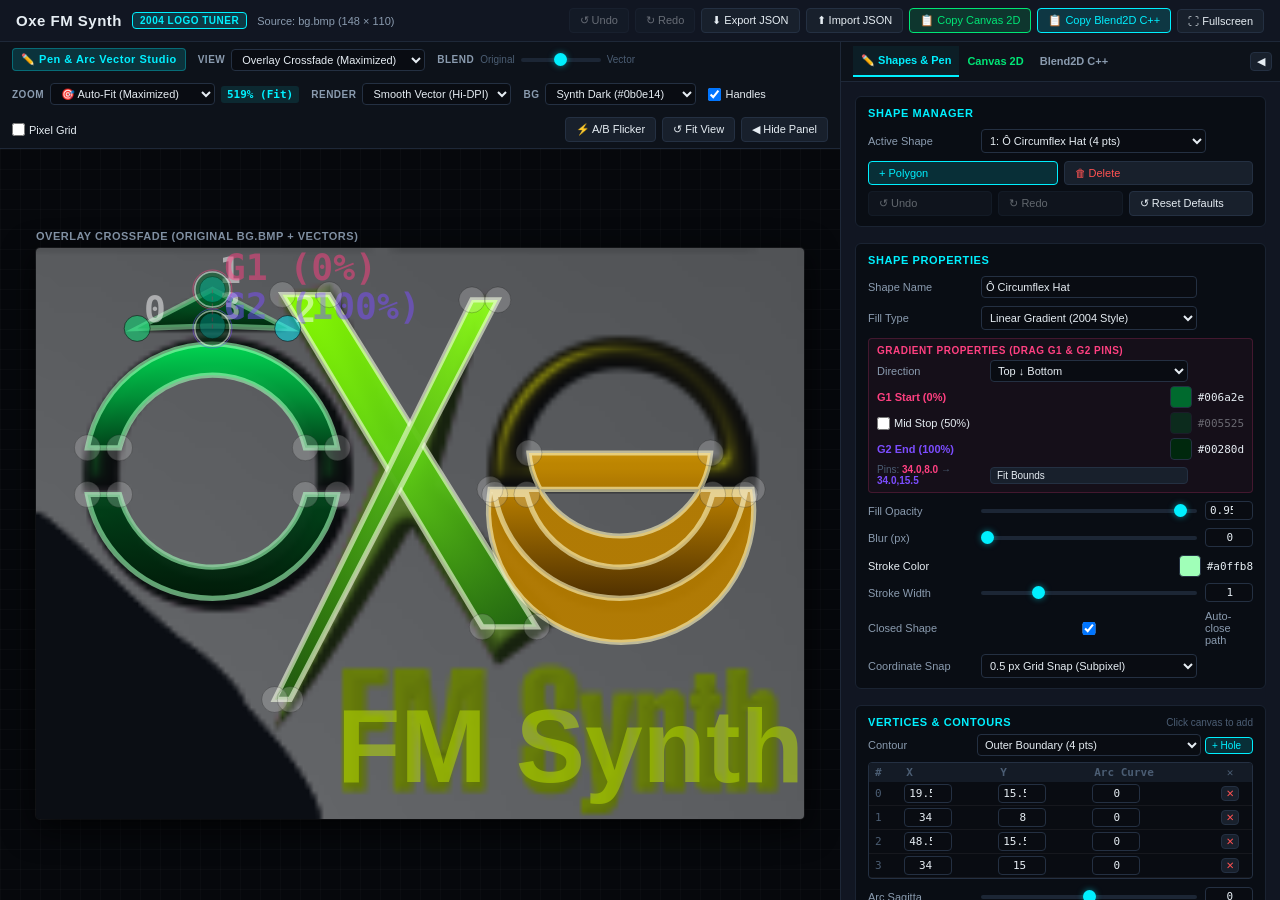
==== commit 4e91e953: "Embed Inter font in binary to eliminate system font dependency" ====
--- a/tools/logo_tuner.html
+++ b/tools/logo_tuner.html
@@ -2182,14 +2182,7 @@
   code += `    // FM Synth\n`;
   code += `    // ------------------------------------------------------------------------\n`;
   code += `    BLFont fontLogo = CFontManager::GetFontBold(20.0f);\n`;
-  code += `    if (!fontLogo.is_valid())\n`;
-  code += `    {\n`;
-  code += `        fontLogo = CFontManager::GetFont(20.0f);\n`;
-  code += `    }\n`;
-  code += `    if (fontLogo.is_valid())\n`;
-  code += `    {\n`;
-  code += `        ctx.fill_utf8_text(BLPoint(58.0f, 103.0f), fontLogo, "FM Synth", SIZE_MAX, BLRgba32(0xbe, 0xe4, 0x00));\n`;
-  code += `    }\n\n`;
+  code += `    ctx.fill_utf8_text(BLPoint(58.0f, 95.0f), fontLogo, "FM Synth", SIZE_MAX, BLRgba32(0xbe, 0xe4, 0x00));\n\n`;
   code += `    ctx.restore();\n}\n`;
   return code;
 }
